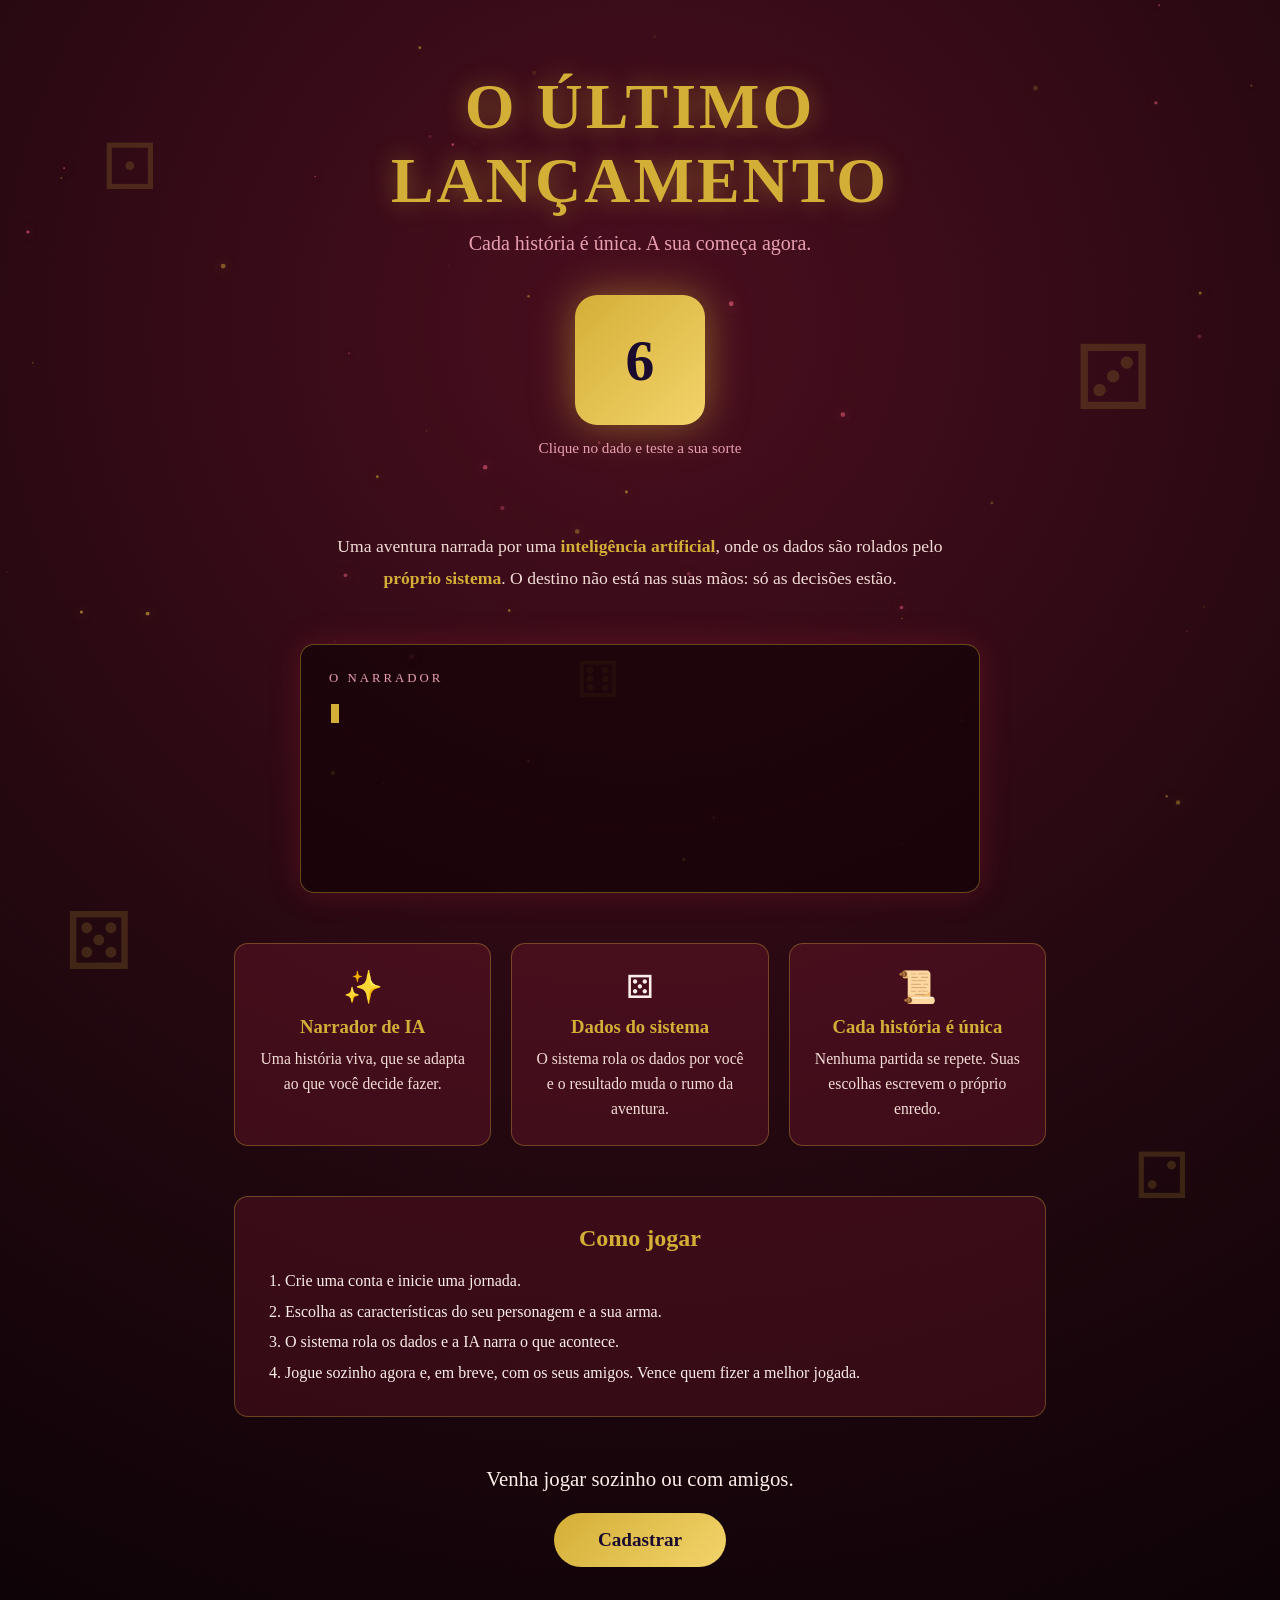
==== frontend/static/index.html @ 0467a0f0 "primeiro modelo só base" ====
<!DOCTYPE html>
<html lang="pt-BR">
<head>
  <meta charset="UTF-8">
  <meta name="viewport" content="width=device-width, initial-scale=1.0">
  <title>O Último Lançamento</title>
  <link rel="stylesheet" href="../css/paleta_1.css">
</head>
<body>

  <canvas id="particulas"></canvas>

  <span class="dado">⚀</span>
  <span class="dado">⚂</span>
  <span class="dado">⚄</span>
  <span class="dado">⚁</span>
  <span class="dado">⚅</span>

  <main>
    <h1>O ÚLTIMO LANÇAMENTO</h1>
    <p class="subtitulo">Cada história é única. A sua começa agora.</p>

    <div class="dado-area">
      <div class="dado-grande" id="dadoGrande">20</div>
      <p class="dado-dica">Clique no dado e teste a sua sorte</p>
      <p class="dado-resultado" id="dadoResultado"></p>
    </div>

    <p class="apresentacao">
      Uma aventura narrada por uma <strong>inteligência artificial</strong>,
      onde os dados são rolados pelo <strong>próprio sistema</strong>.
      O destino não está nas suas mãos: só as decisões estão.
    </p>

    <section class="cena">
      <div class="rotulo">O NARRADOR</div>
      <p class="texto"><span id="textoCena"></span><span class="cursor"></span></p>
      <div class="escolhas" id="escolhas"></div>
    </section>

    <section class="destaques">
      <div class="card">
        <div class="icone">✨</div>
        <h3>Narrador de IA</h3>
        <p>Uma história viva, que se adapta ao que você decide fazer.</p>
      </div>
      <div class="card">
        <div class="icone">⚄</div>
        <h3>Dados do sistema</h3>
        <p>O sistema rola os dados por você e o resultado muda o rumo da aventura.</p>
      </div>
      <div class="card">
        <div class="icone">📜</div>
        <h3>Cada história é única</h3>
        <p>Nenhuma partida se repete. Suas escolhas escrevem o próprio enredo.</p>
      </div>
    </section>

    <section class="como-jogar">
      <h2>Como jogar</h2>
      <ol>
        <li>Crie uma conta e inicie uma jornada.</li>
        <li>Escolha as características do seu personagem e a sua arma.</li>
        <li>O sistema rola os dados e a IA narra o que acontece.</li>
        <li>Jogue sozinho agora e, em breve, com os seus amigos. Vence quem fizer a melhor jogada.</li>
      </ol>
    </section>

    <section class="chamada">
      <p>Venha jogar sozinho ou com amigos.</p>
      <a class="btn-cadastrar" href="#">Cadastrar</a>
    </section>
  </main>

  <script src="../js/index.js"></script>

</body>
</html>
---- frontend/css/paleta_1.css ----
* { margin: 0; padding: 0; box-sizing: border-box; }

body {
  min-height: 100vh;
  background: radial-gradient(circle at 50% 20%, #4a0e1f 0%, #240810 55%, #0d0307 100%);
  color: #fbeee9;
  font-family: Georgia, 'Times New Roman', serif;
  overflow-x: hidden;
  position: relative;
}

/* Fundo vivo: particulas brilhando */
#particulas {
  position: fixed;
  inset: 0;
  z-index: 0;
  pointer-events: none;
}

/* Dados flutuando ao fundo */
.dado {
  position: absolute;
  font-size: 64px;
  opacity: 0.18;
  color: #d4af37;
  animation: flutuar 9s ease-in-out infinite;
  user-select: none;
  pointer-events: none;
  z-index: 0;
}
.dado:nth-of-type(1) { top: 8%;  left: 8%;  animation-delay: 0s; }
.dado:nth-of-type(2) { top: 20%; right: 10%; font-size: 90px; animation-delay: 1.5s; }
.dado:nth-of-type(3) { top: 55%; left: 5%;  font-size: 80px; animation-delay: 3s; }
.dado:nth-of-type(4) { top: 70%; right: 7%; animation-delay: 4.5s; }
.dado:nth-of-type(5) { top: 40%; left: 45%; font-size: 50px; animation-delay: 6s; }

@keyframes flutuar {
  0%, 100% { transform: translateY(0) rotate(0deg); }
  50%      { transform: translateY(-30px) rotate(25deg); }
}

main {
  position: relative;
  z-index: 1;
  max-width: 860px;
  margin: 0 auto;
  padding: 70px 24px 60px;
  text-align: center;
}

h1 {
  font-size: clamp(2.4rem, 6vw, 4rem);
  color: #d4af37;
  letter-spacing: 3px;
  text-shadow: 0 0 25px rgba(212, 175, 55, 0.45);
  animation: entrada 1.2s ease-out both;
}

.subtitulo {
  margin-top: 14px;
  font-size: 1.25rem;
  color: #e8a0b0;
  animation: entrada 1.2s ease-out 0.3s both;
}

/* Dado grande que rola de verdade */
.dado-area {
  margin-top: 40px;
  animation: entrada 1.2s ease-out 0.5s both;
}
.dado-grande {
  width: 130px;
  height: 130px;
  margin: 0 auto;
  display: flex;
  align-items: center;
  justify-content: center;
  font-size: 3.6rem;
  font-weight: bold;
  color: #1a0b2e;
  background: linear-gradient(135deg, #d4af37, #f3d46b);
  border-radius: 22px;
  box-shadow: 0 0 40px rgba(212, 175, 55, 0.5);
  cursor: pointer;
  user-select: none;
  transition: transform 0.2s;
}
.dado-grande:hover { transform: scale(1.06); }
.dado-grande.rolando { animation: girar 1.4s cubic-bezier(.2,.8,.3,1); }

@keyframes girar {
  0%   { transform: rotate(0deg) scale(1); }
  40%  { transform: rotate(540deg) scale(1.25); }
  100% { transform: rotate(1080deg) scale(1); }
}
.dado-dica {
  margin-top: 14px;
  font-size: 0.95rem;
  color: #e8a0b0;
}
.dado-resultado {
  margin-top: 6px;
  min-height: 1.6em;
  font-size: 1.1rem;
  color: #d4af37;
}

/* Apresentacao do RPG narrado por IA */
.apresentacao {
  margin: 40px auto 0;
  max-width: 640px;
  font-size: 1.1rem;
  line-height: 1.8;
  color: #f3dcd6;
  animation: entrada 1.2s ease-out 0.7s both;
}
.apresentacao strong { color: #d4af37; }

/* Cena narrada com efeito de digitacao */
.cena {
  margin: 50px auto 0;
  max-width: 680px;
  padding: 26px 28px;
  text-align: left;
  background: rgba(20, 3, 8, 0.72);
  border: 1px solid rgba(212, 175, 55, 0.4);
  border-radius: 14px;
  box-shadow: 0 0 30px rgba(170, 30, 60, 0.3);
}
.cena .rotulo {
  font-size: 0.8rem;
  letter-spacing: 3px;
  color: #e8a0b0;
  margin-bottom: 12px;
}
.cena .texto {
  min-height: 8.5em;
  font-size: 1.1rem;
  line-height: 1.8;
  color: #f1e9ff;
}
.cursor {
  display: inline-block;
  width: 8px;
  height: 1.1em;
  margin-left: 2px;
  vertical-align: text-bottom;
  background: #d4af37;
  animation: piscar 0.8s steps(1) infinite;
}
@keyframes piscar { 50% { opacity: 0; } }
.escolhas {
  margin-top: 18px;
  display: flex;
  flex-wrap: wrap;
  gap: 12px;
  opacity: 0;
  pointer-events: none;
  transition: opacity 0.8s;
}
.escolhas.visivel { opacity: 1; pointer-events: auto; }
.escolhas button {
  padding: 10px 20px;
  font-family: inherit;
  font-size: 0.98rem;
  color: #d4af37;
  background: transparent;
  border: 1px solid #d4af37;
  border-radius: 30px;
  cursor: pointer;
  transition: background 0.2s, color 0.2s, transform 0.2s;
}
.escolhas button:hover {
  background: #d4af37;
  color: #1a0b2e;
  transform: translateY(-2px);
}

/* Destaques */
.destaques {
  margin-top: 50px;
  display: grid;
  grid-template-columns: repeat(auto-fit, minmax(220px, 1fr));
  gap: 20px;
}
.card {
  padding: 24px 20px;
  background: rgba(130, 25, 50, 0.32);
  border: 1px solid rgba(212, 175, 55, 0.35);
  border-radius: 14px;
  transition: transform 0.25s, border-color 0.25s;
}
.card:hover { transform: translateY(-6px); border-color: #d4af37; }
.card .icone { font-size: 2rem; }
.card h3 { margin: 10px 0 8px; color: #d4af37; }
.card p { font-size: 0.98rem; line-height: 1.6; color: #f3dcd6; }

.como-jogar {
  margin-top: 50px;
  padding: 28px;
  background: rgba(130, 25, 50, 0.28);
  border: 1px solid rgba(212, 175, 55, 0.35);
  border-radius: 14px;
  text-align: left;
}
.como-jogar h2 {
  color: #d4af37;
  margin-bottom: 14px;
  text-align: center;
}
.como-jogar ol { padding-left: 22px; line-height: 1.9; }

.chamada { margin-top: 50px; }
.chamada p { font-size: 1.3rem; margin-bottom: 22px; }

.btn-cadastrar {
  display: inline-block;
  padding: 16px 44px;
  font-size: 1.2rem;
  font-weight: bold;
  text-decoration: none;
  color: #1a0b2e;
  background: linear-gradient(135deg, #d4af37, #f3d46b);
  border-radius: 50px;
  animation: pulsar 2s ease-in-out infinite;
  transition: transform 0.2s;
}
.btn-cadastrar:hover { transform: scale(1.08); }

@keyframes pulsar {
  0%, 100% { box-shadow: 0 0 0 0 rgba(212, 175, 55, 0.6); }
  50%      { box-shadow: 0 0 0 18px rgba(212, 175, 55, 0); }
}

@keyframes entrada {
  from { opacity: 0; transform: translateY(25px); }
  to   { opacity: 1; transform: translateY(0); }
}
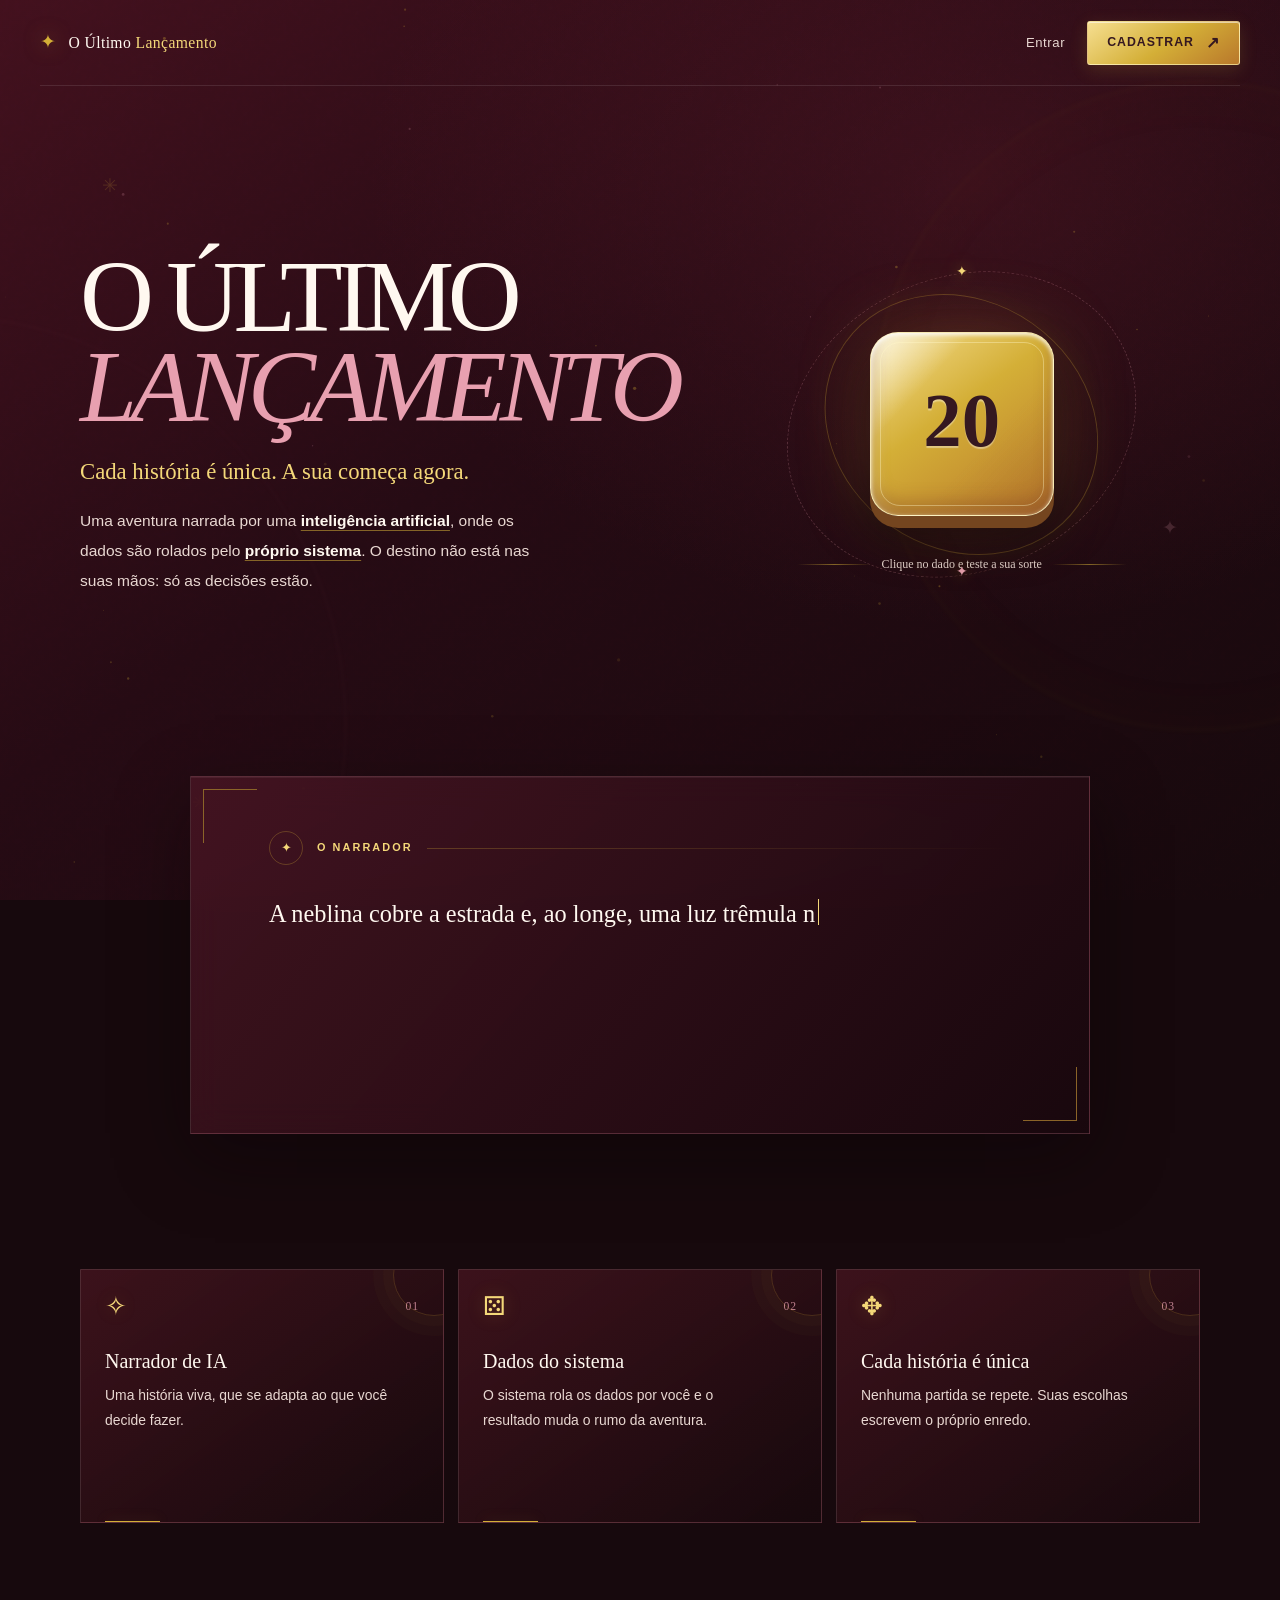
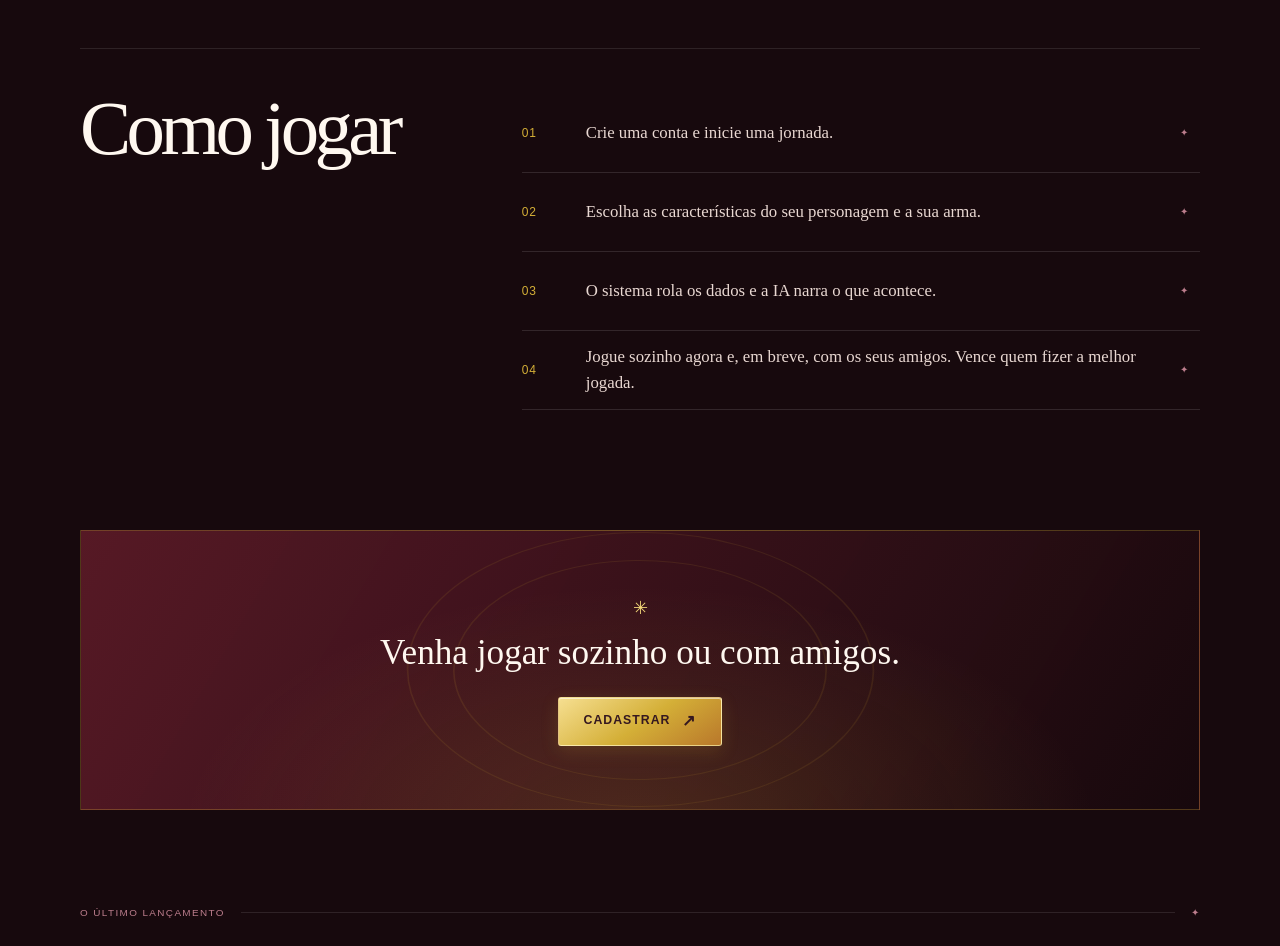
==== commit eac4f376: "modelo_v2 figma + claude" ====
--- a/frontend/static/index.html
+++ b/frontend/static/index.html
@@ -1,79 +1,118 @@
-
 <!DOCTYPE html>
 <html lang="pt-BR">
 <head>
   <meta charset="UTF-8">
   <meta name="viewport" content="width=device-width, initial-scale=1.0">
+  <meta name="theme-color" content="#07111b">
+  <meta name="description" content="O Último Lançamento — uma aventura narrada por inteligência artificial.">
   <title>O Último Lançamento</title>
   <link rel="stylesheet" href="../css/paleta_1.css">
+  <link rel="stylesheet" href="../css/conf.css">
 </head>
 <body>
+  <div class="ambiente" aria-hidden="true">
+    <canvas id="particulas"></canvas>
+    <span class="sigilo sigilo--um">✳</span>
+    <span class="sigilo sigilo--dois">✦</span>
+    <span class="sigilo sigilo--tres">✳</span>
+    <span class="luz luz--uma"></span>
+    <span class="luz luz--duas"></span>
+  </div>
 
-  <canvas id="particulas"></canvas>
+  <header class="topo">
+    <a class="marca" href="#inicio" aria-label="O Último Lançamento — início">
+      <span class="marca-simbolo" aria-hidden="true">✦</span>
+      <span>O Último <b>Lançamento</b></span>
+    </a>
+    <nav class="navegacao" aria-label="Navegação principal">
+      <a class="link-entrar" href="#">Entrar</a>
+      <a class="botao botao--dourado" href="#">Cadastrar <span aria-hidden="true">↗</span></a>
+    </nav>
+  </header>
 
-  <span class="dado">⚀</span>
-  <span class="dado">⚂</span>
-  <span class="dado">⚄</span>
-  <span class="dado">⚁</span>
-  <span class="dado">⚅</span>
+  <main id="inicio">
+    <section class="hero" aria-labelledby="titulo-principal">
+      <div class="hero-copy">
+        <h1 id="titulo-principal">O ÚLTIMO<br><em>LANÇAMENTO</em></h1>
+        <p class="subtitulo">Cada história é única. A sua começa agora.</p>
+        <p class="apresentacao">
+          Uma aventura narrada por uma <strong>inteligência artificial</strong>,
+          onde os dados são rolados pelo <strong>próprio sistema</strong>.
+          O destino não está nas suas mãos: só as decisões estão.
+        </p>
+      </div>
 
-  <main>
-    <h1>O ÚLTIMO LANÇAMENTO</h1>
-    <p class="subtitulo">Cada história é única. A sua começa agora.</p>
+      <div class="reliquia" aria-label="Dado interativo">
+        <div class="reliquia-halo" aria-hidden="true"></div>
+        <div class="reliquia-orbita reliquia-orbita--externa" aria-hidden="true"></div>
+        <div class="reliquia-orbita reliquia-orbita--interna" aria-hidden="true"></div>
+        <span class="reliquia-marca reliquia-marca--topo" aria-hidden="true">✦</span>
+        <span class="reliquia-marca reliquia-marca--base" aria-hidden="true">✦</span>
+        <button class="dado-grande" id="dadoGrande" type="button" aria-label="Rolar o dado de vinte lados">20</button>
+        <div class="reliquia-caption">
+          <span class="linha-ornamental" aria-hidden="true"></span>
+          <p class="dado-dica">Clique no dado e teste a sua sorte</p>
+          <span class="linha-ornamental" aria-hidden="true"></span>
+        </div>
+        <p class="dado-resultado" id="dadoResultado" aria-live="polite" aria-atomic="true"></p>
+      </div>
+    </section>
 
-    <div class="dado-area">
-      <div class="dado-grande" id="dadoGrande">20</div>
-      <p class="dado-dica">Clique no dado e teste a sua sorte</p>
-      <p class="dado-resultado" id="dadoResultado"></p>
-    </div>
-
-    <p class="apresentacao">
-      Uma aventura narrada por uma <strong>inteligência artificial</strong>,
-      onde os dados são rolados pelo <strong>próprio sistema</strong>.
-      O destino não está nas suas mãos: só as decisões estão.
-    </p>
-
-    <section class="cena">
-      <div class="rotulo">O NARRADOR</div>
-      <p class="texto"><span id="textoCena"></span><span class="cursor"></span></p>
+    <section class="cena secao-revelar" id="cena" aria-label="Cena narrada">
+      <div class="cena-cabecalho">
+        <span class="cena-selo" aria-hidden="true">✦</span>
+        <div>
+          <p class="rotulo">O NARRADOR</p>
+        </div>
+        <span class="cena-linha" aria-hidden="true"></span>
+      </div>
+      <p class="texto" aria-live="polite" aria-atomic="true"><span id="textoCena"></span><span class="cursor" aria-hidden="true"></span></p>
       <div class="escolhas" id="escolhas"></div>
     </section>
 
-    <section class="destaques">
-      <div class="card">
-        <div class="icone">✨</div>
-        <h3>Narrador de IA</h3>
-        <p>Uma história viva, que se adapta ao que você decide fazer.</p>
-      </div>
-      <div class="card">
-        <div class="icone">⚄</div>
-        <h3>Dados do sistema</h3>
-        <p>O sistema rola os dados por você e o resultado muda o rumo da aventura.</p>
-      </div>
-      <div class="card">
-        <div class="icone">📜</div>
-        <h3>Cada história é única</h3>
-        <p>Nenhuma partida se repete. Suas escolhas escrevem o próprio enredo.</p>
+    <section class="destaques secao-revelar" aria-label="Destaques">
+      <div class="cards">
+        <article class="card">
+          <div class="card-topo"><span class="card-icone" aria-hidden="true">✧</span><span class="card-numero">01</span></div>
+          <h3>Narrador de IA</h3>
+          <p>Uma história viva, que se adapta ao que você decide fazer.</p>
+          <span class="card-brilho" aria-hidden="true"></span>
+        </article>
+        <article class="card">
+          <div class="card-topo"><span class="card-icone" aria-hidden="true">⚄</span><span class="card-numero">02</span></div>
+          <h3>Dados do sistema</h3>
+          <p>O sistema rola os dados por você e o resultado muda o rumo da aventura.</p>
+          <span class="card-brilho" aria-hidden="true"></span>
+        </article>
+        <article class="card">
+          <div class="card-topo"><span class="card-icone" aria-hidden="true">✥</span><span class="card-numero">03</span></div>
+          <h3>Cada história é única</h3>
+          <p>Nenhuma partida se repete. Suas escolhas escrevem o próprio enredo.</p>
+          <span class="card-brilho" aria-hidden="true"></span>
+        </article>
       </div>
     </section>
 
-    <section class="como-jogar">
-      <h2>Como jogar</h2>
-      <ol>
-        <li>Crie uma conta e inicie uma jornada.</li>
-        <li>Escolha as características do seu personagem e a sua arma.</li>
-        <li>O sistema rola os dados e a IA narra o que acontece.</li>
-        <li>Jogue sozinho agora e, em breve, com os seus amigos. Vence quem fizer a melhor jogada.</li>
+    <section class="como-jogar secao-revelar" aria-labelledby="como-jogar-titulo">
+      <div class="como-intro">
+        <h2 id="como-jogar-titulo">Como jogar</h2>
+      </div>
+      <ol class="passos">
+        <li><span class="passo-numero">01</span><span>Crie uma conta e inicie uma jornada.</span><i aria-hidden="true">✦</i></li>
+        <li><span class="passo-numero">02</span><span>Escolha as características do seu personagem e a sua arma.</span><i aria-hidden="true">✦</i></li>
+        <li><span class="passo-numero">03</span><span>O sistema rola os dados e a IA narra o que acontece.</span><i aria-hidden="true">✦</i></li>
+        <li><span class="passo-numero">04</span><span>Jogue sozinho agora e, em breve, com os seus amigos. Vence quem fizer a melhor jogada.</span><i aria-hidden="true">✦</i></li>
       </ol>
     </section>
 
-    <section class="chamada">
+    <section class="chamada secao-revelar">
+      <span class="chamada-simbolo" aria-hidden="true">✳</span>
       <p>Venha jogar sozinho ou com amigos.</p>
-      <a class="btn-cadastrar" href="#">Cadastrar</a>
+      <a class="botao botao--dourado botao--grande" href="#">Cadastrar <span aria-hidden="true">↗</span></a>
     </section>
   </main>
 
-  <script src="../js/index.js"></script>
-
+  <footer class="rodape"><span>O ÚLTIMO LANÇAMENTO</span><span class="rodape-linha" aria-hidden="true"></span><span>✦</span></footer>
+  <script src="../js/index_modelo_2.js"></script>
 </body>
-</html>+</html>
--- a/frontend/css/paleta_1.css
+++ b/frontend/css/paleta_1.css
@@ -1,238 +1,32 @@
-* { margin: 0; padding: 0; box-sizing: border-box; }
-
-body {
-  min-height: 100vh;
-  background: radial-gradient(circle at 50% 20%, #4a0e1f 0%, #240810 55%, #0d0307 100%);
-  color: #fbeee9;
-  font-family: Georgia, 'Times New Roman', serif;
-  overflow-x: hidden;
-  position: relative;
+/* Paleta 1: vinho, ouro antigo e rosa queimado */
+:root {
+  color-scheme: dark;
+  --noite: #17090d;
+  --sombra-vinho: #260b14;
+  --vinho: #43111e;
+  --vinho-claro: #5a1728;
+  --vidro: rgba(48, 14, 24, .72);
+  --vidro-escuro: rgba(25, 8, 14, .82);
+  --ouro: #d4af37;
+  --ouro-luz: #f4d879;
+  --ouro-sombra: #8b6428;
+  --rosa: #e8a0b0;
+  --rosa-suave: #bd7e8d;
+  --creme: #fff8f0;
+  --texto-suave: #e9d8d2;
+  --borda: rgba(232, 160, 176, .2);
+  --borda-ouro: rgba(212, 175, 55, .28);
+  --sombra: 0 24px 70px rgba(7, 2, 4, .38);
+  --noite-rgb: 23, 9, 13;
+  --ouro-rgb: 212, 175, 55;
+  --rosa-rgb: 232, 160, 176;
+  --vinho-rgb: 126, 35, 53;
+  --metal-claro: #f6df91;
+  --metal-meio: #d4af37;
+  --metal-escuro: #b9782b;
+  --metal-texto: #351820;
+  --metal-base: #74451f;
+  --metal-sombra-rgb: 113, 54, 34;
+  --metal-luz-rgb: 255, 246, 199;
+  --foco: #ffeab0;
 }
-
-/* Fundo vivo: particulas brilhando */
-#particulas {
-  position: fixed;
-  inset: 0;
-  z-index: 0;
-  pointer-events: none;
-}
-
-/* Dados flutuando ao fundo */
-.dado {
-  position: absolute;
-  font-size: 64px;
-  opacity: 0.18;
-  color: #d4af37;
-  animation: flutuar 9s ease-in-out infinite;
-  user-select: none;
-  pointer-events: none;
-  z-index: 0;
-}
-.dado:nth-of-type(1) { top: 8%;  left: 8%;  animation-delay: 0s; }
-.dado:nth-of-type(2) { top: 20%; right: 10%; font-size: 90px; animation-delay: 1.5s; }
-.dado:nth-of-type(3) { top: 55%; left: 5%;  font-size: 80px; animation-delay: 3s; }
-.dado:nth-of-type(4) { top: 70%; right: 7%; animation-delay: 4.5s; }
-.dado:nth-of-type(5) { top: 40%; left: 45%; font-size: 50px; animation-delay: 6s; }
-
-@keyframes flutuar {
-  0%, 100% { transform: translateY(0) rotate(0deg); }
-  50%      { transform: translateY(-30px) rotate(25deg); }
-}
-
-main {
-  position: relative;
-  z-index: 1;
-  max-width: 860px;
-  margin: 0 auto;
-  padding: 70px 24px 60px;
-  text-align: center;
-}
-
-h1 {
-  font-size: clamp(2.4rem, 6vw, 4rem);
-  color: #d4af37;
-  letter-spacing: 3px;
-  text-shadow: 0 0 25px rgba(212, 175, 55, 0.45);
-  animation: entrada 1.2s ease-out both;
-}
-
-.subtitulo {
-  margin-top: 14px;
-  font-size: 1.25rem;
-  color: #e8a0b0;
-  animation: entrada 1.2s ease-out 0.3s both;
-}
-
-/* Dado grande que rola de verdade */
-.dado-area {
-  margin-top: 40px;
-  animation: entrada 1.2s ease-out 0.5s both;
-}
-.dado-grande {
-  width: 130px;
-  height: 130px;
-  margin: 0 auto;
-  display: flex;
-  align-items: center;
-  justify-content: center;
-  font-size: 3.6rem;
-  font-weight: bold;
-  color: #1a0b2e;
-  background: linear-gradient(135deg, #d4af37, #f3d46b);
-  border-radius: 22px;
-  box-shadow: 0 0 40px rgba(212, 175, 55, 0.5);
-  cursor: pointer;
-  user-select: none;
-  transition: transform 0.2s;
-}
-.dado-grande:hover { transform: scale(1.06); }
-.dado-grande.rolando { animation: girar 1.4s cubic-bezier(.2,.8,.3,1); }
-
-@keyframes girar {
-  0%   { transform: rotate(0deg) scale(1); }
-  40%  { transform: rotate(540deg) scale(1.25); }
-  100% { transform: rotate(1080deg) scale(1); }
-}
-.dado-dica {
-  margin-top: 14px;
-  font-size: 0.95rem;
-  color: #e8a0b0;
-}
-.dado-resultado {
-  margin-top: 6px;
-  min-height: 1.6em;
-  font-size: 1.1rem;
-  color: #d4af37;
-}
-
-/* Apresentacao do RPG narrado por IA */
-.apresentacao {
-  margin: 40px auto 0;
-  max-width: 640px;
-  font-size: 1.1rem;
-  line-height: 1.8;
-  color: #f3dcd6;
-  animation: entrada 1.2s ease-out 0.7s both;
-}
-.apresentacao strong { color: #d4af37; }
-
-/* Cena narrada com efeito de digitacao */
-.cena {
-  margin: 50px auto 0;
-  max-width: 680px;
-  padding: 26px 28px;
-  text-align: left;
-  background: rgba(20, 3, 8, 0.72);
-  border: 1px solid rgba(212, 175, 55, 0.4);
-  border-radius: 14px;
-  box-shadow: 0 0 30px rgba(170, 30, 60, 0.3);
-}
-.cena .rotulo {
-  font-size: 0.8rem;
-  letter-spacing: 3px;
-  color: #e8a0b0;
-  margin-bottom: 12px;
-}
-.cena .texto {
-  min-height: 8.5em;
-  font-size: 1.1rem;
-  line-height: 1.8;
-  color: #f1e9ff;
-}
-.cursor {
-  display: inline-block;
-  width: 8px;
-  height: 1.1em;
-  margin-left: 2px;
-  vertical-align: text-bottom;
-  background: #d4af37;
-  animation: piscar 0.8s steps(1) infinite;
-}
-@keyframes piscar { 50% { opacity: 0; } }
-.escolhas {
-  margin-top: 18px;
-  display: flex;
-  flex-wrap: wrap;
-  gap: 12px;
-  opacity: 0;
-  pointer-events: none;
-  transition: opacity 0.8s;
-}
-.escolhas.visivel { opacity: 1; pointer-events: auto; }
-.escolhas button {
-  padding: 10px 20px;
-  font-family: inherit;
-  font-size: 0.98rem;
-  color: #d4af37;
-  background: transparent;
-  border: 1px solid #d4af37;
-  border-radius: 30px;
-  cursor: pointer;
-  transition: background 0.2s, color 0.2s, transform 0.2s;
-}
-.escolhas button:hover {
-  background: #d4af37;
-  color: #1a0b2e;
-  transform: translateY(-2px);
-}
-
-/* Destaques */
-.destaques {
-  margin-top: 50px;
-  display: grid;
-  grid-template-columns: repeat(auto-fit, minmax(220px, 1fr));
-  gap: 20px;
-}
-.card {
-  padding: 24px 20px;
-  background: rgba(130, 25, 50, 0.32);
-  border: 1px solid rgba(212, 175, 55, 0.35);
-  border-radius: 14px;
-  transition: transform 0.25s, border-color 0.25s;
-}
-.card:hover { transform: translateY(-6px); border-color: #d4af37; }
-.card .icone { font-size: 2rem; }
-.card h3 { margin: 10px 0 8px; color: #d4af37; }
-.card p { font-size: 0.98rem; line-height: 1.6; color: #f3dcd6; }
-
-.como-jogar {
-  margin-top: 50px;
-  padding: 28px;
-  background: rgba(130, 25, 50, 0.28);
-  border: 1px solid rgba(212, 175, 55, 0.35);
-  border-radius: 14px;
-  text-align: left;
-}
-.como-jogar h2 {
-  color: #d4af37;
-  margin-bottom: 14px;
-  text-align: center;
-}
-.como-jogar ol { padding-left: 22px; line-height: 1.9; }
-
-.chamada { margin-top: 50px; }
-.chamada p { font-size: 1.3rem; margin-bottom: 22px; }
-
-.btn-cadastrar {
-  display: inline-block;
-  padding: 16px 44px;
-  font-size: 1.2rem;
-  font-weight: bold;
-  text-decoration: none;
-  color: #1a0b2e;
-  background: linear-gradient(135deg, #d4af37, #f3d46b);
-  border-radius: 50px;
-  animation: pulsar 2s ease-in-out infinite;
-  transition: transform 0.2s;
-}
-.btn-cadastrar:hover { transform: scale(1.08); }
-
-@keyframes pulsar {
-  0%, 100% { box-shadow: 0 0 0 0 rgba(212, 175, 55, 0.6); }
-  50%      { box-shadow: 0 0 0 18px rgba(212, 175, 55, 0); }
-}
-
-@keyframes entrada {
-  from { opacity: 0; transform: translateY(25px); }
-  to   { opacity: 1; transform: translateY(0); }
-}
--- a/frontend/css/conf.css
+++ b/frontend/css/conf.css
@@ -0,0 +1,183 @@
+/* Estrutura do modelo 2; as cores vêm do arquivo de paleta escolhido. */
+:root {
+  --curva: cubic-bezier(.2, .7, .2, 1);
+  --sans: 'Avenir Next', Avenir, 'Segoe UI', sans-serif;
+  --serif: 'Iowan Old Style', 'Palatino Linotype', 'Book Antiqua', Georgia, serif;
+}
+
+*, *::before, *::after { box-sizing: border-box; }
+html { min-width: 360px; scroll-behavior: smooth; scrollbar-color: var(--ouro-sombra) var(--noite); }
+body {
+  min-width: 360px; min-height: 100vh; margin: 0; overflow-x: hidden; position: relative;
+  color: var(--creme); background: var(--noite); font-family: var(--sans); line-height: 1.6;
+  -webkit-font-smoothing: antialiased; text-rendering: optimizeLegibility;
+}
+a { color: inherit; text-decoration: none; }
+button { font: inherit; }
+a:focus-visible, button:focus-visible { outline: 2px solid var(--ouro-luz); outline-offset: 5px; }
+::selection { color: var(--noite); background: var(--ouro-luz); }
+
+/* Fundo atmosférico */
+.ambiente { position: fixed; inset: 0; z-index: 0; overflow: hidden; pointer-events: none; background: radial-gradient(ellipse at 76% 20%, rgba(var(--vinho-rgb), .25), transparent 44%), linear-gradient(145deg, var(--vinho) 0%, var(--sombra-vinho) 44%, var(--noite) 100%); }
+.ambiente::before { position: absolute; inset: 0; content: ''; opacity: .13; background-image: url("data:image/svg+xml,%3Csvg viewBox='0 0 180 180' xmlns='http://www.w3.org/2000/svg'%3E%3Cfilter id='n'%3E%3CfeTurbulence type='fractalNoise' baseFrequency='.9' numOctaves='3' stitchTiles='stitch'/%3E%3C/filter%3E%3Crect width='100%25' height='100%25' filter='url(%23n)' opacity='.22'/%3E%3C/svg%3E"); mix-blend-mode: soft-light; }
+#particulas { position: absolute; inset: 0; width: 100%; height: 100%; }
+.luz { position: absolute; display: block; width: min(55vw, 650px); aspect-ratio: 1; border-radius: 50%; filter: blur(2px); }
+.luz--uma { top: 9%; right: -19%; border: 1px solid rgba(var(--ouro-rgb), .08); box-shadow: inset 0 0 90px rgba(var(--ouro-rgb), .025); }
+.luz--duas { top: 35%; left: -37%; width: min(70vw, 820px); border: 1px solid rgba(var(--rosa-rgb), .07); }
+.sigilo { position: absolute; color: var(--ouro); opacity: .18; font-size: 1.2rem; animation: sigilo-pulso 7s ease-in-out infinite; }
+.sigilo--um { top: 19%; left: 8%; }
+.sigilo--dois { top: 57%; right: 8%; animation-delay: -2s; color: var(--rosa); }
+.sigilo--tres { bottom: 9%; left: 15%; animation-delay: -4s; }
+@keyframes sigilo-pulso { 50% { opacity: .36; transform: rotate(35deg) scale(1.12); } }
+
+/* Cabeçalho */
+.topo { position: relative; z-index: 2; width: min(1240px, calc(100% - 80px)); min-height: 86px; margin: 0 auto; display: flex; align-items: center; justify-content: space-between; border-bottom: 1px solid rgba(255,255,255,.1); }
+.marca { display: inline-flex; align-items: center; gap: 12px; color: var(--creme); font-family: var(--serif); font-size: .98rem; letter-spacing: .025em; }
+.marca b { color: var(--ouro-luz); font-weight: 500; }
+.marca-simbolo { color: var(--ouro); font-size: 1.2rem; text-shadow: 0 0 20px rgba(var(--ouro-rgb), .52); }
+.navegacao { display: flex; align-items: center; gap: 22px; font-size: .82rem; letter-spacing: .045em; }
+.link-entrar { color: var(--texto-suave); transition: color 180ms ease; }
+.link-entrar:hover { color: var(--ouro-luz); }
+.botao { min-height: 44px; padding: 0 19px; display: inline-flex; align-items: center; justify-content: center; gap: 12px; border-radius: 3px; font-size: .77rem; font-weight: 700; letter-spacing: .08em; text-transform: uppercase; transition: transform 220ms var(--curva), box-shadow 220ms ease, background 220ms ease, color 220ms ease; }
+.botao--dourado { color: var(--metal-texto); border: 1px solid rgba(var(--metal-luz-rgb), .55); background: linear-gradient(145deg, var(--metal-claro) 0%, var(--metal-meio) 52%, var(--metal-escuro) 100%); box-shadow: inset 0 1px rgba(255,255,255,.55), 0 5px 18px rgba(var(--ouro-rgb), .16); }
+.botao--dourado:hover { transform: translateY(-2px); box-shadow: inset 0 1px rgba(255,255,255,.65), 0 9px 26px rgba(var(--ouro-rgb), .3); }
+.botao--dourado span { font-size: 1rem; transition: transform 180ms ease; }
+.botao--dourado:hover span { transform: translate(2px, -2px); }
+
+/* Abertura e dado */
+main { position: relative; z-index: 1; width: min(1120px, calc(100% - 80px)); margin: 0 auto; }
+.hero { min-height: min(690px, calc(100svh - 86px)); padding: 74px 0 88px; display: grid; grid-template-columns: 1fr .9fr; align-items: center; gap: clamp(24px, 7vw, 100px); }
+.hero-copy { max-width: 600px; position: relative; z-index: 1; }
+h1, h2, h3, p { margin-top: 0; }
+h1 { margin-bottom: 20px; font: 500 clamp(4rem, 8vw, 7rem)/.88 var(--serif); letter-spacing: -.065em; }
+h1 em, h2 em { color: var(--rosa); font-weight: 400; }
+.subtitulo { max-width: 430px; margin: 24px 0 17px; color: var(--ouro-luz); font: 400 clamp(1.12rem, 2vw, 1.42rem)/1.45 var(--serif); }
+.apresentacao { max-width: 475px; margin-bottom: 0; color: var(--texto-suave); font-size: .97rem; line-height: 1.95; }
+.apresentacao strong { color: var(--creme); font-weight: 600; text-decoration: underline; text-decoration-color: rgba(var(--ouro-rgb), .55); text-decoration-thickness: 1px; text-underline-offset: 4px; }
+.reliquia { min-height: 480px; position: relative; display: grid; place-items: center; isolation: isolate; }
+.reliquia-halo { position: absolute; width: 62%; aspect-ratio: 1; border-radius: 50%; background: radial-gradient(circle, rgba(var(--ouro-rgb), .19), rgba(var(--vinho-rgb), .13) 42%, transparent 72%); filter: blur(18px); }
+.reliquia-orbita { position: absolute; border: 1px solid rgba(var(--ouro-rgb),.19); border-radius: 50%; }
+.reliquia-orbita--externa { width: min(92%, 440px); aspect-ratio: 1; transform: rotate(-24deg) scaleY(.82); border-style: dashed; border-color: rgba(var(--rosa-rgb), .24); animation: orbita 50s linear infinite; }
+.reliquia-orbita--interna { width: min(73%, 350px); aspect-ratio: 1; transform: rotate(35deg) scaleY(.87); border-color: rgba(var(--ouro-rgb), .28); box-shadow: 0 0 40px rgba(var(--ouro-rgb), .045); }
+@keyframes orbita { to { transform: rotate(336deg) scaleY(.82); } }
+.reliquia-marca { position: absolute; z-index: 1; color: var(--ouro-luz); font-size: .85rem; text-shadow: 0 0 15px rgba(var(--ouro-rgb), .65); }
+.reliquia-marca--topo { top: 16%; }
+.reliquia-marca--base { bottom: 17%; color: var(--rosa); }
+.dado-grande { width: clamp(132px, 18vw, 184px); aspect-ratio: 1; position: relative; z-index: 2; display: grid; place-items: center; padding: 0 0 5px; overflow: hidden; border: 1px solid rgba(var(--metal-luz-rgb), .86); border-radius: 28px; color: var(--metal-texto); font: 600 clamp(3.5rem, 6vw, 4.8rem)/1 var(--serif); cursor: pointer; touch-action: manipulation; background: linear-gradient(133deg, rgba(255,255,255,.8), transparent 29% 62%, rgba(var(--metal-sombra-rgb),.15)), linear-gradient(145deg, var(--metal-claro) 0%, var(--metal-meio) 43%, var(--metal-escuro) 100%); box-shadow: inset 0 2px 4px rgba(255,255,255,.88), inset 0 -13px 18px rgba(var(--metal-sombra-rgb),.34), inset 8px 0 12px rgba(var(--metal-luz-rgb),.22), 0 12px 0 var(--metal-base), 0 25px 44px rgba(0,0,0,.45), 0 0 75px rgba(var(--ouro-rgb),.23); text-shadow: 0 2px 1px rgba(255,255,255,.38); transition: filter 200ms ease, box-shadow 200ms ease; }
+.dado-grande::before { position: absolute; inset: 9px; content: ''; border: 1px solid rgba(var(--metal-luz-rgb),.38); border-radius: 20px; pointer-events: none; }
+.dado-grande::after { position: absolute; top: -42%; left: -95%; width: 64%; height: 190%; content: ''; pointer-events: none; transform: rotate(27deg); background: linear-gradient(90deg, transparent, rgba(255,255,255,.25), transparent); transition: left 600ms var(--curva); }
+.dado-grande:hover { filter: brightness(1.07) saturate(1.06); box-shadow: inset 0 2px 4px rgba(255,255,255,.88), inset 0 -13px 18px rgba(var(--metal-sombra-rgb),.34), 0 14px 0 var(--metal-base), 0 31px 48px rgba(0,0,0,.48), 0 0 88px rgba(var(--ouro-rgb),.31); }
+.dado-grande:hover::after { left: 135%; }
+.dado-grande:active { transform: translateY(8px) scale(.97); box-shadow: inset 0 2px 4px rgba(255,255,255,.7), inset 0 -7px 12px rgba(var(--metal-sombra-rgb),.42), 0 4px 0 var(--metal-base), 0 14px 24px rgba(0,0,0,.4); }
+.dado-grande.rolando { animation: rolar-dado 1.2s cubic-bezier(.16,.72,.24,1); }
+@keyframes rolar-dado { 0% { transform: translateY(0) rotate(0) scale(1); } 22% { transform: translateY(-24px) rotate(240deg) scale(1.11); } 46% { transform: translateY(4px) rotate(550deg) scale(.92); } 71% { transform: translateY(-11px) rotate(850deg) scale(1.04); } 100% { transform: translateY(0) rotate(1080deg) scale(1); } }
+.reliquia-caption { position: absolute; top: calc(50% + 132px); width: min(100%, 330px); display: flex; align-items: center; gap: 10px; }
+.linha-ornamental { height: 1px; flex: 1; background: linear-gradient(90deg, transparent, rgba(var(--ouro-rgb),.55), transparent); }
+.dado-dica { max-width: 235px; margin: 0; color: var(--texto-suave); font: 400 .75rem/1.4 var(--serif); text-align: center; }
+.dado-resultado { min-height: 1.5em; position: absolute; top: calc(50% + 166px); width: min(100%, 350px); margin: 0; color: var(--ouro-luz); font-size: .77rem; line-height: 1.4; text-align: center; }
+
+/* Cena narrada */
+.cena { max-width: 900px; position: relative; margin: 0 auto; padding: clamp(28px, 5vw, 54px) clamp(24px, 7vw, 78px) clamp(30px, 5vw, 48px); overflow: hidden; border: 1px solid var(--borda); background: linear-gradient(130deg, rgba(76,22,37,.76), var(--vidro-escuro)); box-shadow: var(--sombra), inset 0 1px rgba(255,255,255,.06); backdrop-filter: blur(16px); }
+.cena::before, .cena::after { position: absolute; width: 54px; height: 54px; content: ''; pointer-events: none; }
+.cena::before { top: 12px; left: 12px; border-top: 1px solid var(--ouro-sombra); border-left: 1px solid var(--ouro-sombra); }
+.cena::after { right: 12px; bottom: 12px; border-right: 1px solid var(--ouro-sombra); border-bottom: 1px solid var(--ouro-sombra); }
+.cena-cabecalho { display: flex; align-items: center; gap: 14px; margin-bottom: 27px; }
+.cena-selo { width: 34px; height: 34px; display: grid; place-items: center; flex: 0 0 auto; border: 1px solid var(--borda-ouro); border-radius: 50%; color: var(--ouro-luz); font-size: .8rem; }
+.rotulo { margin: 0; color: var(--ouro-luz); font-size: .68rem; font-weight: 700; letter-spacing: .19em; }
+.cena-linha { height: 1px; flex: 1; background: linear-gradient(90deg, var(--borda-ouro), transparent); }
+.texto { min-height: 6.9em; margin: 0; color: var(--creme); font: 400 clamp(1.12rem, 2.5vw, 1.52rem)/1.8 var(--serif); }
+.cursor { display: inline-block; width: 1px; height: 1.08em; margin-left: 3px; vertical-align: -.14em; background: var(--ouro-luz); animation: piscar 850ms steps(1) infinite; }
+@keyframes piscar { 50% { opacity: 0; } }
+.escolhas { display: flex; flex-wrap: wrap; gap: 10px; margin-top: 25px; opacity: 0; transform: translateY(8px); transition: opacity 320ms ease, transform 320ms var(--curva); }
+.escolhas.visivel { opacity: 1; transform: translateY(0); }
+.escolhas button { min-height: 42px; padding: 9px 15px; border: 1px solid rgba(var(--ouro-rgb),.35); border-radius: 2px; color: var(--ouro-luz); background: rgba(var(--ouro-rgb),.045); cursor: pointer; font-size: .78rem; text-align: left; transition: color 180ms ease, background 180ms ease, border-color 180ms ease, transform 180ms ease; }
+.escolhas button:hover { transform: translateY(-2px); border-color: var(--ouro); color: var(--noite); background: var(--ouro-luz); }
+
+/* Destaques */
+.destaques { padding: 135px 0 125px; }
+.cards { display: grid; grid-template-columns: repeat(3, minmax(0, 1fr)); gap: 14px; }
+.card { min-height: 254px; position: relative; padding: 23px 24px 27px; overflow: hidden; border: 1px solid var(--borda); background: linear-gradient(145deg, rgba(var(--vinho-rgb),.36), rgba(var(--noite-rgb),.74)); transition: transform 300ms var(--curva), border-color 250ms ease, background 250ms ease; }
+.card::before { width: 82px; height: 82px; position: absolute; top: -36px; right: -32px; content: ''; border: 1px solid rgba(var(--ouro-rgb),.2); border-radius: 50%; box-shadow: 0 0 0 10px rgba(var(--ouro-rgb),.025), 0 0 0 20px rgba(var(--ouro-rgb),.02); }
+.card:hover { transform: translateY(-6px); border-color: rgba(var(--ouro-rgb),.48); background: linear-gradient(145deg, rgba(var(--vinho-rgb),.46), rgba(var(--noite-rgb),.82)); }
+.card-topo { display: flex; align-items: center; justify-content: space-between; margin-bottom: 31px; }
+.card-icone { color: var(--ouro-luz); font-size: 1.65rem; line-height: 1; text-shadow: 0 0 18px rgba(var(--ouro-rgb),.25); }
+.card-numero { color: var(--rosa-suave); font: 400 .73rem var(--serif); letter-spacing: .08em; }
+.card h3 { margin: 0 0 10px; color: var(--creme); font: 500 1.25rem var(--serif); }
+.card p { max-width: 290px; margin: 0; color: var(--texto-suave); font-size: .87rem; line-height: 1.75; }
+.card-brilho { width: 55px; height: 1px; position: absolute; bottom: 0; left: 24px; background: var(--ouro); box-shadow: 0 0 13px rgba(var(--ouro-rgb),.4); transition: width 280ms ease; }
+.card:hover .card-brilho { width: calc(100% - 48px); }
+
+/* Instruções do jogo */
+.como-jogar { display: grid; grid-template-columns: .65fr 1.35fr; gap: clamp(35px, 9vw, 125px); align-items: start; padding: 45px 0 90px; border-top: 1px solid rgba(255,255,255,.1); }
+.como-intro { position: sticky; top: 30px; }
+.como-intro h2 { margin: 0; color: var(--creme); font: 500 clamp(3rem, 6vw, 5rem)/.92 var(--serif); letter-spacing: -.06em; }
+.passos { margin: 0; padding: 0; list-style: none; counter-reset: passo; }
+.passos li { min-height: 79px; display: grid; grid-template-columns: 47px 1fr 20px; align-items: center; gap: 17px; border-bottom: 1px solid rgba(255,255,255,.12); color: var(--texto-suave); font: 400 1.05rem/1.55 var(--serif); }
+.passo-numero { color: var(--ouro); font: 400 .75rem var(--sans); letter-spacing: .07em; }
+.passos li i { color: var(--rosa-suave); font-size: .62rem; font-style: normal; transition: transform 200ms ease, color 200ms ease; }
+.passos li:hover i { transform: rotate(45deg); color: var(--ouro-luz); }
+
+/* Chamada final e rodapé */
+.chamada { min-height: 280px; position: relative; margin: 30px 0 70px; padding: 45px 24px; display: flex; flex-direction: column; align-items: center; justify-content: center; overflow: hidden; border: 1px solid var(--borda-ouro); background: radial-gradient(ellipse at 50% 110%, rgba(var(--ouro-rgb),.16), transparent 58%), linear-gradient(120deg, rgba(var(--vinho-rgb),.62), rgba(var(--noite-rgb),.82)); text-align: center; }
+.chamada::before, .chamada::after { width: 220px; aspect-ratio: 1; position: absolute; content: ''; border: 1px solid rgba(var(--ouro-rgb),.1); border-radius: 50%; pointer-events: none; }
+.chamada::before { transform: scaleX(1.7) rotate(20deg); }
+.chamada::after { width: 275px; transform: scaleX(1.7) rotate(-20deg); }
+.chamada-simbolo { position: relative; z-index: 1; margin-bottom: 7px; color: var(--ouro-luz); font-size: 1.1rem; }
+.chamada p { position: relative; z-index: 1; margin: 0 0 20px; color: var(--creme); font: 400 clamp(1.5rem, 3vw, 2.2rem)/1.35 var(--serif); }
+.botao--grande { position: relative; z-index: 1; min-height: 49px; padding-inline: 25px; }
+.rodape { width: min(1120px, calc(100% - 80px)); min-height: 66px; margin: 0 auto; display: flex; align-items: center; gap: 16px; color: var(--rosa-suave); font-size: .62rem; letter-spacing: .14em; }
+.rodape-linha { height: 1px; flex: 1; background: rgba(255,255,255,.1); }
+
+/* Entrada suave, responsividade e movimento reduzido */
+body.js .secao-revelar { opacity: 0; transform: translateY(20px); transition: opacity 650ms ease, transform 650ms var(--curva); }
+body.js .secao-revelar.visivel { opacity: 1; transform: translateY(0); }
+@media (max-width: 1020px) {
+  .topo, main, .rodape { width: calc(100% - 48px); }
+  .hero { min-height: auto; grid-template-columns: 1fr; gap: 4px; padding: 76px 0 86px; }
+  .hero-copy { max-width: 700px; }
+  h1 { font-size: clamp(4rem, 9vw, 6rem); }
+  .reliquia { min-height: 410px; }
+  .reliquia-caption { top: calc(50% + 110px); }
+  .dado-resultado { top: calc(50% + 145px); }
+  .destaques { padding: 105px 0 95px; }
+  .cards { gap: 10px; }
+  .card { min-height: 245px; padding-inline: 18px; }
+  .card-brilho { left: 18px; }
+  .como-jogar { gap: 45px; }
+}
+@media (max-width: 600px) {
+  .topo { width: calc(100% - 36px); min-height: 72px; }
+  main, .rodape { width: calc(100% - 36px); }
+  .marca { gap: 8px; font-size: .84rem; }
+  .navegacao { gap: 15px; font-size: .75rem; }
+  .botao { min-height: 40px; padding-inline: 13px; font-size: .68rem; }
+  .hero { grid-template-columns: 1fr; gap: 4px; padding: 57px 0 57px; }
+  .hero-copy { max-width: none; }
+  h1 { font-size: clamp(4.2rem, 16vw, 6.2rem); }
+  .subtitulo { margin-top: 19px; }
+  .apresentacao { max-width: 510px; font-size: .92rem; }
+  .reliquia { min-height: 355px; margin-top: 3px; }
+  .reliquia-orbita--externa { width: min(85%, 330px); }
+  .reliquia-orbita--interna { width: min(68%, 270px); }
+  .dado-grande { width: 137px; border-radius: 23px; }
+  .reliquia-caption { top: calc(50% + 103px); }
+  .dado-resultado { top: calc(50% + 139px); }
+  .cena { padding: 28px 23px 29px; }
+  .texto { min-height: 8em; font-size: 1.12rem; }
+  .escolhas { display: grid; grid-template-columns: 1fr; }
+  .escolhas button { width: 100%; }
+  .destaques { padding: 88px 0 72px; }
+  .cards { grid-template-columns: 1fr; gap: 10px; }
+  .card { min-height: 0; padding: 21px 22px 24px; }
+  .card-topo { margin-bottom: 20px; }
+  .card-brilho { left: 22px; }
+  .como-jogar { grid-template-columns: 1fr; gap: 25px; padding: 38px 0 65px; }
+  .como-intro { position: static; }
+  .como-intro h2 { font-size: 3.3rem; }
+  .passos li { min-height: 82px; grid-template-columns: 34px 1fr 16px; gap: 12px; font-size: .98rem; }
+  .chamada { min-height: 248px; margin: 20px 0 54px; }
+}
+@media (prefers-reduced-motion: reduce) {
+  *, *::before, *::after { scroll-behavior: auto !important; animation-duration: .01ms !important; animation-iteration-count: 1 !important; transition-duration: .01ms !important; }
+  body.js .secao-revelar { opacity: 1; transform: none; }
+}
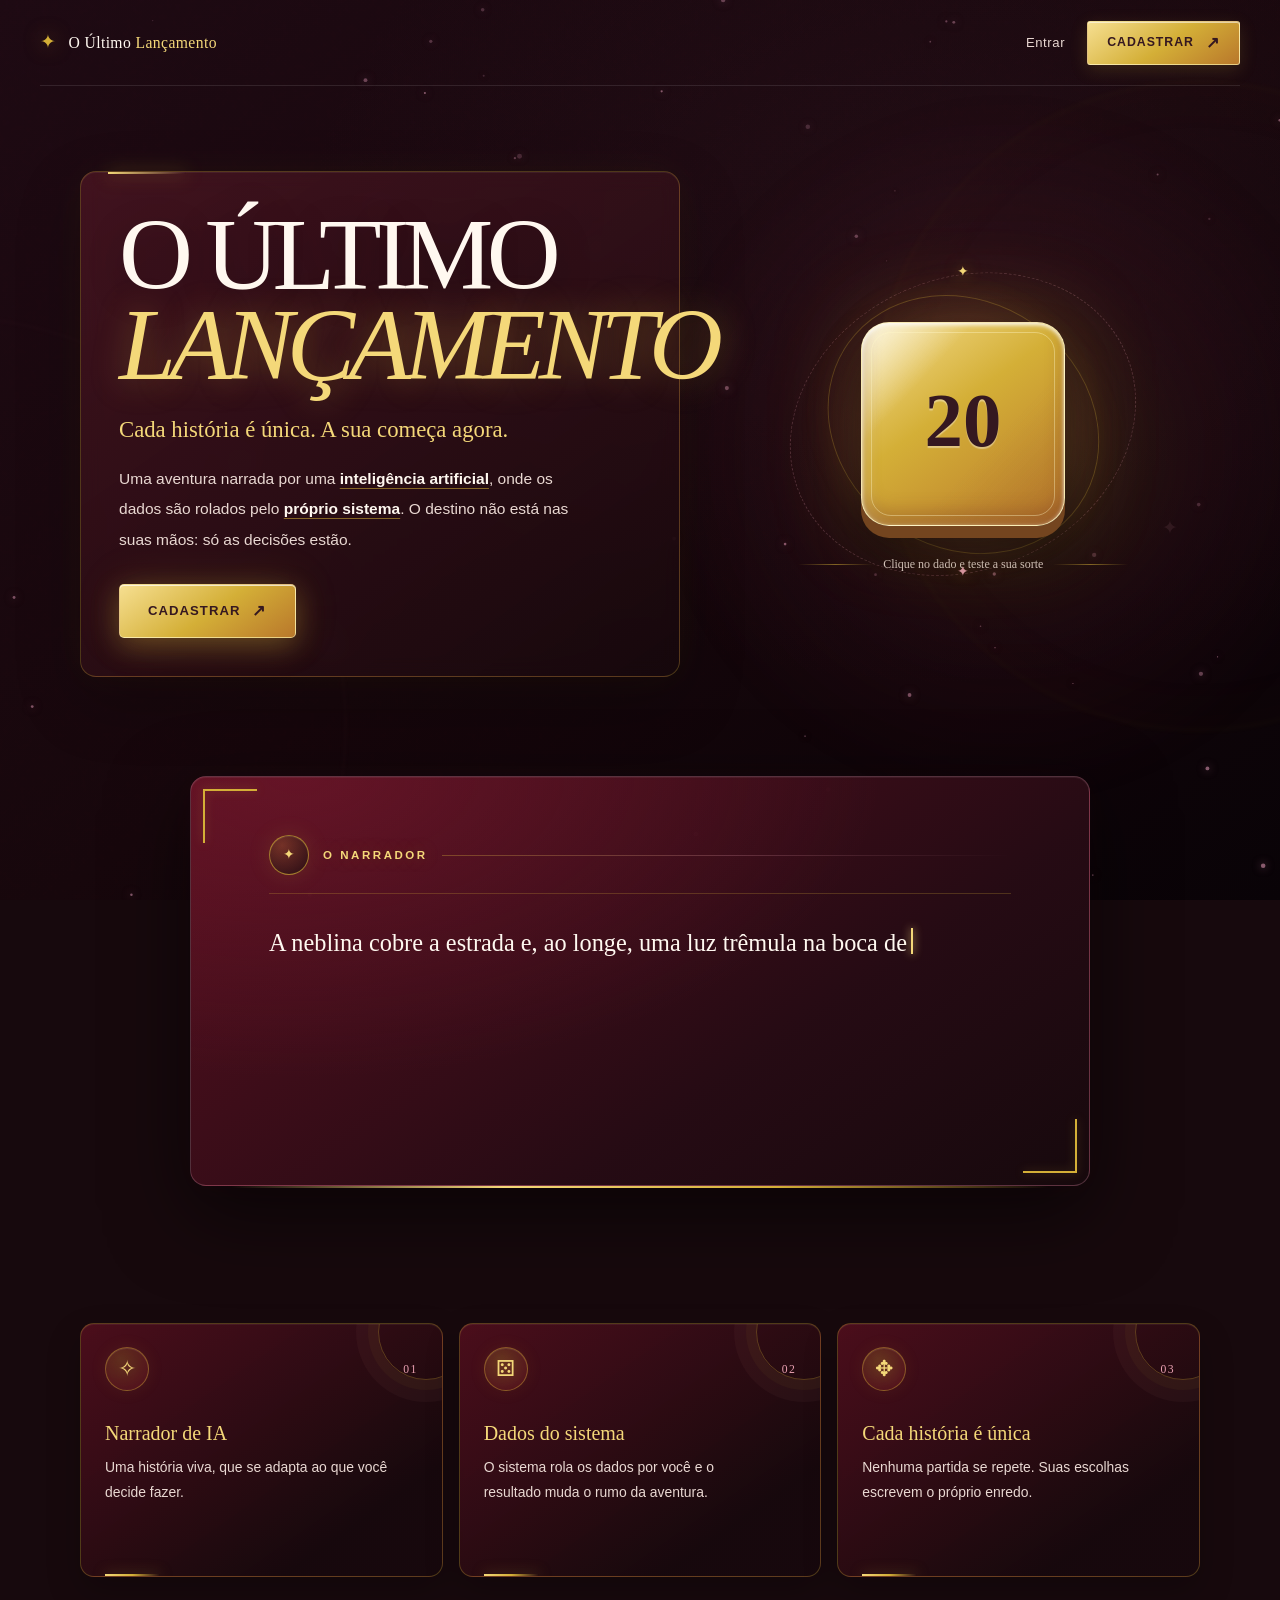
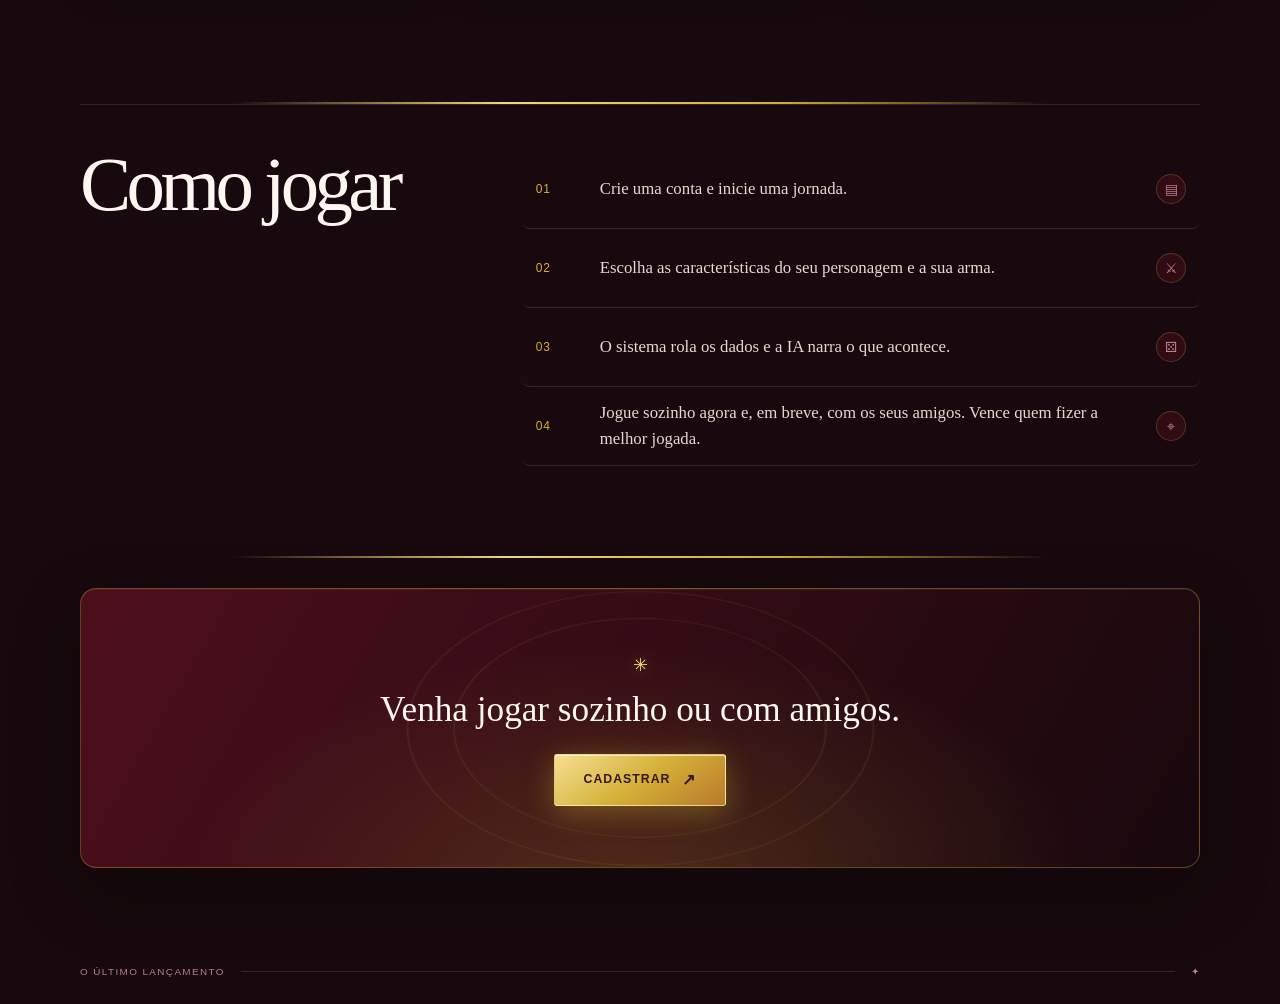
==== commit 8988aaf9: "index chamativa com efeitos usando modelos com prompt" ====
--- a/frontend/static/index.html
+++ b/frontend/static/index.html
@@ -3,7 +3,7 @@
 <head>
   <meta charset="UTF-8">
   <meta name="viewport" content="width=device-width, initial-scale=1.0">
-  <meta name="theme-color" content="#07111b">
+  <meta name="theme-color" content="#17090d">
   <meta name="description" content="O Último Lançamento — uma aventura narrada por inteligência artificial.">
   <title>O Último Lançamento</title>
   <link rel="stylesheet" href="../css/paleta_1.css">
@@ -17,7 +17,9 @@
     <span class="sigilo sigilo--tres">✳</span>
     <span class="luz luz--uma"></span>
     <span class="luz luz--duas"></span>
+    <span class="estrela-cadente" id="estrelaCadente"></span>
   </div>
+  <div class="efeitos-destino" id="efeitosDestino" aria-hidden="true"></div>
 
   <header class="topo">
     <a class="marca" href="#inicio" aria-label="O Último Lançamento — início">
@@ -40,6 +42,7 @@
           onde os dados são rolados pelo <strong>próprio sistema</strong>.
           O destino não está nas suas mãos: só as decisões estão.
         </p>
+        <a class="botao botao--dourado botao--hero" href="#">Cadastrar <span aria-hidden="true">↗</span></a>
       </div>
 
       <div class="reliquia" aria-label="Dado interativo">
@@ -67,8 +70,11 @@
         <span class="cena-linha" aria-hidden="true"></span>
       </div>
       <p class="texto" aria-live="polite" aria-atomic="true"><span id="textoCena"></span><span class="cursor" aria-hidden="true"></span></p>
+      <p class="confirmacao-escolha" id="confirmacaoEscolha" aria-live="polite" aria-atomic="true"></p>
       <div class="escolhas" id="escolhas"></div>
     </section>
+
+    <span class="linha-destino secao-revelar" aria-hidden="true"></span>
 
     <section class="destaques secao-revelar" aria-label="Destaques">
       <div class="cards">
@@ -93,17 +99,21 @@
       </div>
     </section>
 
+    <span class="linha-destino secao-revelar" aria-hidden="true"></span>
+
     <section class="como-jogar secao-revelar" aria-labelledby="como-jogar-titulo">
       <div class="como-intro">
         <h2 id="como-jogar-titulo">Como jogar</h2>
       </div>
       <ol class="passos">
-        <li><span class="passo-numero">01</span><span>Crie uma conta e inicie uma jornada.</span><i aria-hidden="true">✦</i></li>
-        <li><span class="passo-numero">02</span><span>Escolha as características do seu personagem e a sua arma.</span><i aria-hidden="true">✦</i></li>
-        <li><span class="passo-numero">03</span><span>O sistema rola os dados e a IA narra o que acontece.</span><i aria-hidden="true">✦</i></li>
-        <li><span class="passo-numero">04</span><span>Jogue sozinho agora e, em breve, com os seus amigos. Vence quem fizer a melhor jogada.</span><i aria-hidden="true">✦</i></li>
+        <li><span class="passo-numero">01</span><span>Crie uma conta e inicie uma jornada.</span><i aria-hidden="true">▤</i></li>
+        <li><span class="passo-numero">02</span><span>Escolha as características do seu personagem e a sua arma.</span><i aria-hidden="true">⚔</i></li>
+        <li><span class="passo-numero">03</span><span>O sistema rola os dados e a IA narra o que acontece.</span><i aria-hidden="true">⚄</i></li>
+        <li><span class="passo-numero">04</span><span>Jogue sozinho agora e, em breve, com os seus amigos. Vence quem fizer a melhor jogada.</span><i aria-hidden="true">⌖</i></li>
       </ol>
     </section>
+
+    <span class="linha-destino secao-revelar" aria-hidden="true"></span>
 
     <section class="chamada secao-revelar">
       <span class="chamada-simbolo" aria-hidden="true">✳</span>
--- a/frontend/css/conf.css
+++ b/frontend/css/conf.css
@@ -18,8 +18,17 @@
 ::selection { color: var(--noite); background: var(--ouro-luz); }
 
 /* Fundo atmosférico */
-.ambiente { position: fixed; inset: 0; z-index: 0; overflow: hidden; pointer-events: none; background: radial-gradient(ellipse at 76% 20%, rgba(var(--vinho-rgb), .25), transparent 44%), linear-gradient(145deg, var(--vinho) 0%, var(--sombra-vinho) 44%, var(--noite) 100%); }
+.ambiente { position: fixed; inset: 0; z-index: 0; overflow: hidden; pointer-events: none; background: radial-gradient(ellipse at 76% 20%, rgba(var(--vinho-rgb), .25), transparent 44%), linear-gradient(145deg, var(--vinho) 0%, var(--sombra-vinho) 44%, var(--noite) 100%); transition: background 900ms ease, filter 900ms ease; }
 .ambiente::before { position: absolute; inset: 0; content: ''; opacity: .13; background-image: url("data:image/svg+xml,%3Csvg viewBox='0 0 180 180' xmlns='http://www.w3.org/2000/svg'%3E%3Cfilter id='n'%3E%3CfeTurbulence type='fractalNoise' baseFrequency='.9' numOctaves='3' stitchTiles='stitch'/%3E%3C/filter%3E%3Crect width='100%25' height='100%25' filter='url(%23n)' opacity='.22'/%3E%3C/svg%3E"); mix-blend-mode: soft-light; }
+.ambiente::after { position: absolute; z-index: 1; inset: 0; content: ''; opacity: 0; background: radial-gradient(ellipse at 72% 25%, rgba(105,12,20,.18), transparent 52%), rgba(8,1,4,.38); transition: opacity 350ms ease; }
+body[data-tom="combate"] .ambiente { background: radial-gradient(ellipse at 70% 35%, rgba(158,37,43,.32), transparent 48%), linear-gradient(145deg, #37121b 0%, var(--sombra-vinho) 48%, var(--noite) 100%); }
+body[data-tom="magica"] .ambiente { background: radial-gradient(ellipse at 70% 24%, rgba(75,112,157,.28), transparent 48%), radial-gradient(ellipse at 18% 75%, rgba(82,55,126,.22), transparent 48%), linear-gradient(145deg, #21172a 0%, var(--sombra-vinho) 48%, var(--noite) 100%); }
+body[data-tom="sombria"] .ambiente { background: radial-gradient(ellipse at 74% 26%, rgba(71,35,51,.2), transparent 48%), linear-gradient(145deg, #1e0a13 0%, #17070c 52%, #090307 100%); }
+body[data-tom="combate"] .sigilo--um { color: #ef7775; text-shadow: 0 0 16px rgba(228,91,86,.45); }
+body[data-tom="magica"] .sigilo--dois { color: #a6c7ff; text-shadow: 0 0 18px rgba(155,190,255,.52); }
+body[data-tom="sombria"] .sigilo { opacity: .1; }
+body.resultado-critico-1 .ambiente::after { opacity: 1; }
+body.resultado-critico-20 .ambiente { filter: brightness(1.16) saturate(1.12); }
 #particulas { position: absolute; inset: 0; width: 100%; height: 100%; }
 .luz { position: absolute; display: block; width: min(55vw, 650px); aspect-ratio: 1; border-radius: 50%; filter: blur(2px); }
 .luz--uma { top: 9%; right: -19%; border: 1px solid rgba(var(--ouro-rgb), .08); box-shadow: inset 0 0 90px rgba(var(--ouro-rgb), .025); }
@@ -29,6 +38,17 @@
 .sigilo--dois { top: 57%; right: 8%; animation-delay: -2s; color: var(--rosa); }
 .sigilo--tres { bottom: 9%; left: 15%; animation-delay: -4s; }
 @keyframes sigilo-pulso { 50% { opacity: .36; transform: rotate(35deg) scale(1.12); } }
+.luz, .sigilo { translate: 0 var(--parallax-y, 0px); }
+.estrela-cadente { width: 150px; height: 1px; position: absolute; z-index: 3; top: var(--estrela-y, 20%); left: var(--estrela-x, 80%); opacity: 0; transform: rotate(35deg); background: linear-gradient(90deg, transparent, rgba(255,255,255,.9), var(--ouro-luz), transparent); box-shadow: 0 0 10px rgba(var(--ouro-rgb),.8); }
+.estrela-cadente.ativa { animation: estrela-cadente 850ms ease-out both; }
+@keyframes estrela-cadente { 12% { opacity: 1; } to { opacity: 0; transform: translate(-260px, 175px) rotate(35deg); } }
+.efeitos-destino { position: fixed; z-index: 20; inset: 0; overflow: hidden; pointer-events: none; }
+.anel-destino { width: 18px; height: 18px; position: absolute; top: var(--origem-y); left: var(--origem-x); border: 1px solid var(--ouro-luz); border-radius: 50%; box-shadow: 0 0 20px rgba(var(--ouro-rgb),.7), inset 0 0 12px rgba(var(--ouro-rgb),.24); animation: anel-expandir 1.2s cubic-bezier(.15,.65,.25,1) var(--atraso) both; }
+.particula-destino { width: 4px; height: 4px; position: absolute; top: var(--origem-y); left: var(--origem-x); border-radius: 50%; color: var(--ouro-luz); background: currentColor; box-shadow: 0 0 11px currentColor; animation: particula-estourar 900ms cubic-bezier(.12,.68,.2,1) var(--atraso) both; }
+.efeitos-destino--critico-1 .anel-destino { border-color: #ad5260; box-shadow: 0 0 24px rgba(160,30,48,.6), inset 0 0 12px rgba(100,10,28,.35); }
+.efeitos-destino--critico-1 .particula-destino { color: #a74355; box-shadow: 0 0 10px currentColor; }
+@keyframes anel-expandir { to { opacity: 0; transform: translate(-50%,-50%) scale(var(--escala-anel,90)); } }
+@keyframes particula-estourar { 0% { opacity: 0; transform: translate(-50%,-50%) scale(.2); } 18% { opacity: 1; } to { opacity: 0; transform: translate(calc(-50% + var(--dx)),calc(-50% + var(--dy))) scale(.05); } }
 
 /* Cabeçalho */
 .topo { position: relative; z-index: 2; width: min(1240px, calc(100% - 80px)); min-height: 86px; margin: 0 auto; display: flex; align-items: center; justify-content: space-between; border-bottom: 1px solid rgba(255,255,255,.1); }
@@ -46,16 +66,21 @@
 
 /* Abertura e dado */
 main { position: relative; z-index: 1; width: min(1120px, calc(100% - 80px)); margin: 0 auto; }
-.hero { min-height: min(690px, calc(100svh - 86px)); padding: 74px 0 88px; display: grid; grid-template-columns: 1fr .9fr; align-items: center; gap: clamp(24px, 7vw, 100px); }
-.hero-copy { max-width: 600px; position: relative; z-index: 1; }
+.hero { min-height: min(690px, calc(100svh - 86px)); position: relative; isolation: isolate; padding: 74px 0 88px; display: grid; grid-template-columns: 1fr .9fr; align-items: center; gap: clamp(24px, 7vw, 100px); }
+.hero::before { width: min(66vw, 700px); aspect-ratio: 1; position: absolute; z-index: -1; top: 2%; right: -14%; content: ''; border-radius: 50%; background: radial-gradient(circle, rgba(var(--ouro-rgb), .13), rgba(var(--vinho-rgb), .09) 39%, transparent 70%); filter: blur(18px); pointer-events: none; }
+.hero-copy { max-width: 600px; position: relative; z-index: 1; padding: clamp(25px, 3vw, 38px); border: 1px solid rgba(var(--ouro-rgb), .28); border-radius: 16px; background: linear-gradient(145deg, rgba(var(--vinho-rgb), .38), rgba(var(--noite-rgb), .72)); box-shadow: 0 24px 65px rgba(0,0,0,.24), inset 0 1px rgba(255,255,255,.06), 0 0 42px rgba(var(--ouro-rgb), .06); backdrop-filter: blur(10px); }
+.hero-copy::before { width: 78px; height: 2px; position: absolute; top: 0; left: 27px; content: ''; background: linear-gradient(90deg, var(--ouro-luz), transparent); box-shadow: 0 0 18px rgba(var(--ouro-rgb), .65); }
 h1, h2, h3, p { margin-top: 0; }
-h1 { margin-bottom: 20px; font: 500 clamp(4rem, 8vw, 7rem)/.88 var(--serif); letter-spacing: -.065em; }
-h1 em, h2 em { color: var(--rosa); font-weight: 400; }
+h1 { margin-bottom: 20px; color: var(--creme); font: 500 clamp(4rem, 8vw, 7rem)/.88 var(--serif); letter-spacing: -.065em; text-shadow: 0 8px 34px rgba(0,0,0,.28); }
+h1 em, h2 em { color: var(--ouro-luz); font-weight: 400; text-shadow: 0 0 34px rgba(var(--ouro-rgb), .38); }
 .subtitulo { max-width: 430px; margin: 24px 0 17px; color: var(--ouro-luz); font: 400 clamp(1.12rem, 2vw, 1.42rem)/1.45 var(--serif); }
 .apresentacao { max-width: 475px; margin-bottom: 0; color: var(--texto-suave); font-size: .97rem; line-height: 1.95; }
 .apresentacao strong { color: var(--creme); font-weight: 600; text-decoration: underline; text-decoration-color: rgba(var(--ouro-rgb), .55); text-decoration-thickness: 1px; text-underline-offset: 4px; }
+.botao--hero { min-height: 54px; margin-top: 29px; padding-inline: 28px; border-radius: 5px; font-size: .82rem; box-shadow: inset 0 1px rgba(255,255,255,.68), 0 8px 28px rgba(var(--ouro-rgb), .32), 0 0 48px rgba(var(--ouro-rgb), .13); }
+.botao--hero:hover { box-shadow: inset 0 1px rgba(255,255,255,.72), 0 10px 30px rgba(var(--ouro-rgb), .36), 0 0 52px rgba(var(--ouro-rgb), .14); }
 .reliquia { min-height: 480px; position: relative; display: grid; place-items: center; isolation: isolate; }
-.reliquia-halo { position: absolute; width: 62%; aspect-ratio: 1; border-radius: 50%; background: radial-gradient(circle, rgba(var(--ouro-rgb), .19), rgba(var(--vinho-rgb), .13) 42%, transparent 72%); filter: blur(18px); }
+.reliquia-halo { position: absolute; width: 70%; aspect-ratio: 1; border-radius: 50%; background: radial-gradient(circle, rgba(var(--ouro-rgb), .34), rgba(var(--vinho-rgb), .22) 42%, transparent 72%); filter: blur(18px); animation: halo-respirar 6s ease-in-out infinite; }
+@keyframes halo-respirar { 50% { opacity: .68; transform: scale(1.08); } }
 .reliquia-orbita { position: absolute; border: 1px solid rgba(var(--ouro-rgb),.19); border-radius: 50%; }
 .reliquia-orbita--externa { width: min(92%, 440px); aspect-ratio: 1; transform: rotate(-24deg) scaleY(.82); border-style: dashed; border-color: rgba(var(--rosa-rgb), .24); animation: orbita 50s linear infinite; }
 .reliquia-orbita--interna { width: min(73%, 350px); aspect-ratio: 1; transform: rotate(35deg) scaleY(.87); border-color: rgba(var(--ouro-rgb), .28); box-shadow: 0 0 40px rgba(var(--ouro-rgb), .045); }
@@ -63,7 +88,7 @@
 .reliquia-marca { position: absolute; z-index: 1; color: var(--ouro-luz); font-size: .85rem; text-shadow: 0 0 15px rgba(var(--ouro-rgb), .65); }
 .reliquia-marca--topo { top: 16%; }
 .reliquia-marca--base { bottom: 17%; color: var(--rosa); }
-.dado-grande { width: clamp(132px, 18vw, 184px); aspect-ratio: 1; position: relative; z-index: 2; display: grid; place-items: center; padding: 0 0 5px; overflow: hidden; border: 1px solid rgba(var(--metal-luz-rgb), .86); border-radius: 28px; color: var(--metal-texto); font: 600 clamp(3.5rem, 6vw, 4.8rem)/1 var(--serif); cursor: pointer; touch-action: manipulation; background: linear-gradient(133deg, rgba(255,255,255,.8), transparent 29% 62%, rgba(var(--metal-sombra-rgb),.15)), linear-gradient(145deg, var(--metal-claro) 0%, var(--metal-meio) 43%, var(--metal-escuro) 100%); box-shadow: inset 0 2px 4px rgba(255,255,255,.88), inset 0 -13px 18px rgba(var(--metal-sombra-rgb),.34), inset 8px 0 12px rgba(var(--metal-luz-rgb),.22), 0 12px 0 var(--metal-base), 0 25px 44px rgba(0,0,0,.45), 0 0 75px rgba(var(--ouro-rgb),.23); text-shadow: 0 2px 1px rgba(255,255,255,.38); transition: filter 200ms ease, box-shadow 200ms ease; }
+.dado-grande { width: clamp(148px, 19vw, 204px); aspect-ratio: 1; position: relative; z-index: 2; display: grid; place-items: center; padding: 0 0 5px; overflow: hidden; border: 1px solid rgba(var(--metal-luz-rgb), .86); border-radius: 28px; color: var(--metal-texto); font: 600 clamp(3.5rem, 6vw, 4.8rem)/1 var(--serif); cursor: pointer; touch-action: manipulation; background: linear-gradient(133deg, rgba(255,255,255,.8), transparent 29% 62%, rgba(var(--metal-sombra-rgb),.15)), linear-gradient(145deg, var(--metal-claro) 0%, var(--metal-meio) 43%, var(--metal-escuro) 100%); box-shadow: inset 0 2px 4px rgba(255,255,255,.88), inset 0 -13px 18px rgba(var(--metal-sombra-rgb),.34), inset 8px 0 12px rgba(var(--metal-luz-rgb),.22), 0 12px 0 var(--metal-base), 0 25px 44px rgba(0,0,0,.45), 0 0 90px rgba(var(--ouro-rgb),.3); text-shadow: 0 2px 1px rgba(255,255,255,.38); transition: filter 200ms ease, box-shadow 200ms ease; }
 .dado-grande::before { position: absolute; inset: 9px; content: ''; border: 1px solid rgba(var(--metal-luz-rgb),.38); border-radius: 20px; pointer-events: none; }
 .dado-grande::after { position: absolute; top: -42%; left: -95%; width: 64%; height: 190%; content: ''; pointer-events: none; transform: rotate(27deg); background: linear-gradient(90deg, transparent, rgba(255,255,255,.25), transparent); transition: left 600ms var(--curva); }
 .dado-grande:hover { filter: brightness(1.07) saturate(1.06); box-shadow: inset 0 2px 4px rgba(255,255,255,.88), inset 0 -13px 18px rgba(var(--metal-sombra-rgb),.34), 0 14px 0 var(--metal-base), 0 31px 48px rgba(0,0,0,.48), 0 0 88px rgba(var(--ouro-rgb),.31); }
@@ -71,60 +96,122 @@
 .dado-grande:active { transform: translateY(8px) scale(.97); box-shadow: inset 0 2px 4px rgba(255,255,255,.7), inset 0 -7px 12px rgba(var(--metal-sombra-rgb),.42), 0 4px 0 var(--metal-base), 0 14px 24px rgba(0,0,0,.4); }
 .dado-grande.rolando { animation: rolar-dado 1.2s cubic-bezier(.16,.72,.24,1); }
 @keyframes rolar-dado { 0% { transform: translateY(0) rotate(0) scale(1); } 22% { transform: translateY(-24px) rotate(240deg) scale(1.11); } 46% { transform: translateY(4px) rotate(550deg) scale(.92); } 71% { transform: translateY(-11px) rotate(850deg) scale(1.04); } 100% { transform: translateY(0) rotate(1080deg) scale(1); } }
+/* Relevo, reflexo e preparação do dado */
+.dado-grande { transform: perspective(850px) rotateX(var(--inclinacao-x, 0deg)) rotateY(var(--inclinacao-y, 0deg)); animation: dado-latente 4.2s ease-in-out infinite; transition: transform 240ms var(--curva), filter 200ms ease, box-shadow 240ms ease; }
+.dado-grande:hover, .dado-grande:focus-visible { animation-name: none; }
+.dado-grande::after { inset: 0; top: 0; left: 0; width: auto; height: auto; transform: none; opacity: 0; background: radial-gradient(circle at var(--reflexo-x, 50%) var(--reflexo-y, 20%), rgba(255,255,255,.48), rgba(255,255,255,.12) 18%, transparent 54%); mix-blend-mode: screen; transition: opacity 220ms ease; }
+.dado-grande:hover::after { left: 0; opacity: 1; }
+.dado-grande.preparando { animation: dado-carregar 360ms ease-in-out both; }
+.dado-grande.rolando { animation: rolar-dado 1.2s cubic-bezier(.16,.72,.24,1); }
+body.resultado-critico-20 .dado-grande { animation: dado-epico 1s cubic-bezier(.16,.72,.24,1) both; }
+body.resultado-critico-1 .dado-grande { animation: dado-falha 850ms ease both; }
+@keyframes dado-latente { 50% { box-shadow: inset 0 2px 4px rgba(255,255,255,.9), inset 0 -13px 18px rgba(var(--metal-sombra-rgb),.34), 0 12px 0 var(--metal-base), 0 25px 44px rgba(0,0,0,.45), 0 0 105px rgba(var(--ouro-rgb),.4); } }
+@keyframes dado-carregar { 0%,100% { transform: perspective(850px) rotateX(var(--inclinacao-x, 0deg)) rotateY(var(--inclinacao-y, 0deg)) translateX(0); } 25% { transform: perspective(850px) rotateX(var(--inclinacao-x, 0deg)) rotateY(var(--inclinacao-y, 0deg)) translateX(-3px) scale(1.02); } 65% { transform: perspective(850px) rotateX(var(--inclinacao-x, 0deg)) rotateY(var(--inclinacao-y, 0deg)) translateX(3px) scale(1.04); } }
+@keyframes dado-epico { 35% { filter: brightness(1.5) saturate(1.25); box-shadow: 0 0 55px rgba(var(--ouro-rgb),.85), 0 0 120px rgba(var(--ouro-rgb),.56); } to { filter: none; } }
+@keyframes dado-falha { 20%,60% { transform: translateX(-5px) rotate(-2deg); filter: brightness(.72) saturate(.65); } 40%,80% { transform: translateX(5px) rotate(2deg); } to { transform: none; filter: none; } }
 .reliquia-caption { position: absolute; top: calc(50% + 132px); width: min(100%, 330px); display: flex; align-items: center; gap: 10px; }
 .linha-ornamental { height: 1px; flex: 1; background: linear-gradient(90deg, transparent, rgba(var(--ouro-rgb),.55), transparent); }
 .dado-dica { max-width: 235px; margin: 0; color: var(--texto-suave); font: 400 .75rem/1.4 var(--serif); text-align: center; }
 .dado-resultado { min-height: 1.5em; position: absolute; top: calc(50% + 166px); width: min(100%, 350px); margin: 0; color: var(--ouro-luz); font-size: .77rem; line-height: 1.4; text-align: center; }
 
 /* Cena narrada */
-.cena { max-width: 900px; position: relative; margin: 0 auto; padding: clamp(28px, 5vw, 54px) clamp(24px, 7vw, 78px) clamp(30px, 5vw, 48px); overflow: hidden; border: 1px solid var(--borda); background: linear-gradient(130deg, rgba(76,22,37,.76), var(--vidro-escuro)); box-shadow: var(--sombra), inset 0 1px rgba(255,255,255,.06); backdrop-filter: blur(16px); }
+.cena { max-width: 900px; position: relative; margin: 0 auto; padding: clamp(30px, 5vw, 58px) clamp(24px, 7vw, 78px) clamp(32px, 5vw, 52px); overflow: hidden; border: 1px solid rgba(var(--ouro-rgb),.4); border-radius: 16px; background: radial-gradient(ellipse at 12% 0%, rgba(122,26,48,.46), transparent 52%), linear-gradient(145deg, rgba(90,16,32,.97), rgba(38,11,20,.98) 66%, rgba(var(--noite-rgb),.99)); box-shadow: 0 28px 80px rgba(0,0,0,.48), 0 0 42px rgba(var(--ouro-rgb),.12), inset 0 1px rgba(255,255,255,.09), inset 0 0 70px rgba(90,16,32,.2); transition: background 700ms ease, border-color 700ms ease, box-shadow 700ms ease, filter 450ms ease; }
+.cena[data-tom="combate"] { border-color: rgba(213,94,89,.58); box-shadow: 0 28px 80px rgba(0,0,0,.5), 0 0 38px rgba(177,45,51,.17), inset 0 1px rgba(255,255,255,.08); }
+.cena[data-tom="magica"] { border-color: rgba(149,186,235,.52); box-shadow: 0 28px 80px rgba(0,0,0,.5), 0 0 38px rgba(92,133,190,.18), inset 0 1px rgba(255,255,255,.08); }
+.cena[data-tom="sombria"] { border-color: rgba(167,108,127,.4); box-shadow: 0 28px 80px rgba(0,0,0,.56), 0 0 30px rgba(70,25,43,.12), inset 0 1px rgba(255,255,255,.06); }
+.cena.transicao-cena .texto { opacity: .38; filter: blur(4px); transform: translateY(4px); }
+.cena > * { position: relative; z-index: 1; }
 .cena::before, .cena::after { position: absolute; width: 54px; height: 54px; content: ''; pointer-events: none; }
-.cena::before { top: 12px; left: 12px; border-top: 1px solid var(--ouro-sombra); border-left: 1px solid var(--ouro-sombra); }
-.cena::after { right: 12px; bottom: 12px; border-right: 1px solid var(--ouro-sombra); border-bottom: 1px solid var(--ouro-sombra); }
-.cena-cabecalho { display: flex; align-items: center; gap: 14px; margin-bottom: 27px; }
-.cena-selo { width: 34px; height: 34px; display: grid; place-items: center; flex: 0 0 auto; border: 1px solid var(--borda-ouro); border-radius: 50%; color: var(--ouro-luz); font-size: .8rem; }
-.rotulo { margin: 0; color: var(--ouro-luz); font-size: .68rem; font-weight: 700; letter-spacing: .19em; }
-.cena-linha { height: 1px; flex: 1; background: linear-gradient(90deg, var(--borda-ouro), transparent); }
-.texto { min-height: 6.9em; margin: 0; color: var(--creme); font: 400 clamp(1.12rem, 2.5vw, 1.52rem)/1.8 var(--serif); }
-.cursor { display: inline-block; width: 1px; height: 1.08em; margin-left: 3px; vertical-align: -.14em; background: var(--ouro-luz); animation: piscar 850ms steps(1) infinite; }
+.cena::before { top: 12px; left: 12px; border-top: 2px solid var(--ouro); border-left: 2px solid var(--ouro); filter: drop-shadow(0 0 5px rgba(var(--ouro-rgb),.3)); }
+.cena::after { right: 12px; bottom: 12px; border-right: 2px solid var(--ouro); border-bottom: 2px solid var(--ouro); filter: drop-shadow(0 0 5px rgba(var(--ouro-rgb),.3)); }
+.cena-cabecalho { display: flex; align-items: center; gap: 14px; margin-bottom: 27px; padding-bottom: 18px; border-bottom: 1px solid rgba(var(--ouro-rgb),.24); }
+.cena-selo { width: 40px; height: 40px; display: grid; place-items: center; flex: 0 0 auto; border: 1px solid rgba(var(--ouro-rgb),.65); border-radius: 50%; color: var(--ouro-luz); background: radial-gradient(circle at 32% 25%, rgba(var(--ouro-rgb),.2), rgba(38,11,20,.95)); font-size: .9rem; box-shadow: 0 0 23px rgba(var(--ouro-rgb),.14), inset 0 1px rgba(255,255,255,.08); transition: box-shadow 350ms ease, transform 350ms var(--curva); }
+.cena-selo.pulso-destino { animation: selo-critico 1.1s ease-out both; }
+.cena.mudando-tom .cena-selo { animation: selo-tom 650ms ease-out; }
+@keyframes selo-tom { 45% { transform: rotate(45deg) scale(1.16); box-shadow: 0 0 34px rgba(var(--ouro-rgb),.46); } }
+@keyframes selo-critico { 35% { transform: scale(1.35) rotate(45deg); box-shadow: 0 0 46px rgba(var(--ouro-rgb),.85); } to { transform: scale(1); } }
+.rotulo { margin: 0; color: var(--ouro-luz); font-size: .72rem; font-weight: 700; letter-spacing: .22em; text-shadow: 0 0 18px rgba(var(--ouro-rgb),.25); }
+.cena-linha { height: 1px; flex: 1; background: linear-gradient(90deg, rgba(var(--ouro-rgb),.34), rgba(var(--rosa-rgb),.24), transparent); }
+.texto { min-height: 6.9em; margin: 0; color: var(--creme); font: 400 clamp(1.12rem, 2.5vw, 1.52rem)/1.8 var(--serif); transition: opacity 300ms ease, filter 300ms ease, transform 300ms ease; }
+.cursor { display: inline-block; width: 2px; height: 1.08em; margin-left: 4px; vertical-align: -.14em; background: var(--ouro-luz); box-shadow: 0 0 9px var(--ouro-luz); animation: piscar 850ms steps(1) infinite; }
+.palavra-chave { color: var(--ouro-luz); text-shadow: 0 0 18px rgba(var(--ouro-rgb),.34); transition: filter 500ms ease, color 500ms ease, text-shadow 500ms ease; }
+.palavra-chave.aguardando-foco { color: var(--creme); filter: blur(3px); text-shadow: 0 0 20px rgba(var(--ouro-rgb),.65); }
+.palavra-chave.palavra-em-foco { animation: palavra-acender 900ms ease-out; }
+@keyframes palavra-acender { 30% { color: #fff6d7; text-shadow: 0 0 24px rgba(var(--ouro-rgb),.85); } to { color: var(--ouro-luz); text-shadow: 0 0 12px rgba(var(--ouro-rgb),.28); } }
 @keyframes piscar { 50% { opacity: 0; } }
 .escolhas { display: flex; flex-wrap: wrap; gap: 10px; margin-top: 25px; opacity: 0; transform: translateY(8px); transition: opacity 320ms ease, transform 320ms var(--curva); }
 .escolhas.visivel { opacity: 1; transform: translateY(0); }
-.escolhas button { min-height: 42px; padding: 9px 15px; border: 1px solid rgba(var(--ouro-rgb),.35); border-radius: 2px; color: var(--ouro-luz); background: rgba(var(--ouro-rgb),.045); cursor: pointer; font-size: .78rem; text-align: left; transition: color 180ms ease, background 180ms ease, border-color 180ms ease, transform 180ms ease; }
-.escolhas button:hover { transform: translateY(-2px); border-color: var(--ouro); color: var(--noite); background: var(--ouro-luz); }
+.escolhas button { min-height: 46px; position: relative; padding: 10px 16px 10px 39px; border: 1px solid rgba(var(--ouro-rgb),.42); border-radius: 5px; color: var(--ouro-luz); background: linear-gradient(135deg, rgba(90,16,32,.72), rgba(var(--noite-rgb),.62)); box-shadow: inset 0 1px rgba(255,255,255,.05), 0 5px 15px rgba(0,0,0,.12); cursor: pointer; font-size: .8rem; text-align: left; transition: color 200ms ease, background 200ms ease, border-color 200ms ease, transform 220ms var(--curva), box-shadow 220ms ease, opacity 280ms ease, filter 280ms ease; }
+.escolhas button::before { position: absolute; top: 50%; left: 15px; content: '→'; color: var(--ouro); opacity: .7; transform: translate(-5px,-50%); transition: opacity 180ms ease, transform 180ms ease, color 180ms ease; }
+.escolhas button:hover { transform: translateY(-3px); border-color: var(--ouro-luz); color: var(--metal-texto); background: linear-gradient(135deg, var(--ouro-luz), var(--ouro)); box-shadow: 0 9px 22px rgba(var(--ouro-rgb),.2); }
+.escolhas button:hover::before { color: var(--metal-texto); opacity: 1; transform: translate(0,-50%); }
+.escolhas button.selecionada { border-color: var(--ouro-luz); color: var(--metal-texto); background: linear-gradient(135deg, var(--ouro-luz), var(--ouro)); box-shadow: 0 0 26px rgba(var(--ouro-rgb),.3); }
+.escolhas button.descartada { opacity: 0; filter: blur(3px); transform: translateY(7px) scale(.97); }
+.confirmacao-escolha { min-height: 1.5em; margin: 11px 0 -11px; color: var(--ouro-luz); font: italic .82rem var(--serif); text-shadow: 0 0 14px rgba(var(--ouro-rgb),.3); }
+.escolhas.visivel button { animation: escolha-entrar 420ms var(--curva) backwards; }
+.escolhas.visivel button:nth-child(2) { animation-delay: 90ms; }
+.escolhas.visivel button:nth-child(3) { animation-delay: 180ms; }
+@keyframes escolha-entrar { from { opacity: 0; transform: translateY(10px); } to { opacity: 1; transform: translateY(0); } }
 
 /* Destaques */
 .destaques { padding: 135px 0 125px; }
-.cards { display: grid; grid-template-columns: repeat(3, minmax(0, 1fr)); gap: 14px; }
-.card { min-height: 254px; position: relative; padding: 23px 24px 27px; overflow: hidden; border: 1px solid var(--borda); background: linear-gradient(145deg, rgba(var(--vinho-rgb),.36), rgba(var(--noite-rgb),.74)); transition: transform 300ms var(--curva), border-color 250ms ease, background 250ms ease; }
-.card::before { width: 82px; height: 82px; position: absolute; top: -36px; right: -32px; content: ''; border: 1px solid rgba(var(--ouro-rgb),.2); border-radius: 50%; box-shadow: 0 0 0 10px rgba(var(--ouro-rgb),.025), 0 0 0 20px rgba(var(--ouro-rgb),.02); }
-.card:hover { transform: translateY(-6px); border-color: rgba(var(--ouro-rgb),.48); background: linear-gradient(145deg, rgba(var(--vinho-rgb),.46), rgba(var(--noite-rgb),.82)); }
+.cards { display: grid; grid-template-columns: repeat(3, minmax(0, 1fr)); gap: 16px; perspective: 1000px; }
+.card { min-height: 254px; position: relative; padding: 23px 24px 27px; overflow: hidden; border: 1px solid rgba(var(--ouro-rgb),.3); border-radius: 14px; background: linear-gradient(145deg, rgba(90,16,32,.78), rgba(var(--noite-rgb),.9) 78%); box-shadow: 0 15px 34px rgba(0,0,0,.22), inset 0 1px rgba(255,255,255,.055); transition: transform 320ms var(--curva), border-color 250ms ease, background 250ms ease, box-shadow 280ms ease, opacity 500ms ease; }
+.card::before { width: 96px; height: 96px; position: absolute; top: -40px; right: -32px; content: ''; border: 1px solid rgba(var(--ouro-rgb),.3); border-radius: 50%; box-shadow: 0 0 0 10px rgba(var(--ouro-rgb),.045), 0 0 0 22px rgba(var(--rosa-rgb),.035); transition: transform 450ms var(--curva), border-color 300ms ease; }
+.card::after { position: absolute; inset: 0; content: ''; border-radius: inherit; pointer-events: none; opacity: 0; background: linear-gradient(115deg, transparent 25%, rgba(var(--metal-luz-rgb),.12) 48%, transparent 67%); transform: translateX(-100%); }
+.card:hover { transform: translateY(-7px) rotateX(1deg); border-color: rgba(var(--ouro-rgb),.72); background: linear-gradient(145deg, rgba(122,26,48,.82), rgba(var(--noite-rgb),.88) 78%); box-shadow: 0 24px 42px rgba(0,0,0,.34), 0 0 28px rgba(var(--ouro-rgb),.11), inset 0 1px rgba(255,255,255,.08); }
+.card:hover::before { transform: scale(1.18); border-color: rgba(var(--metal-luz-rgb),.55); }
+.card:hover::after { opacity: 1; animation: card-varrer 850ms ease-out both; }
+@keyframes card-varrer { to { transform: translateX(100%); } }
 .card-topo { display: flex; align-items: center; justify-content: space-between; margin-bottom: 31px; }
-.card-icone { color: var(--ouro-luz); font-size: 1.65rem; line-height: 1; text-shadow: 0 0 18px rgba(var(--ouro-rgb),.25); }
-.card-numero { color: var(--rosa-suave); font: 400 .73rem var(--serif); letter-spacing: .08em; }
-.card h3 { margin: 0 0 10px; color: var(--creme); font: 500 1.25rem var(--serif); }
+.card-icone { width: 44px; height: 44px; display: grid; place-items: center; border: 1px solid rgba(var(--ouro-rgb),.42); border-radius: 50%; color: var(--ouro-luz); background: radial-gradient(circle at 35% 25%, rgba(var(--ouro-rgb),.2), rgba(90,16,32,.72)); font-size: 1.4rem; line-height: 1; text-shadow: 0 0 18px rgba(var(--ouro-rgb),.42); box-shadow: inset 0 1px rgba(255,255,255,.09), 0 0 18px rgba(var(--ouro-rgb),.08); transition: transform 300ms var(--curva), box-shadow 300ms ease; }
+.card:hover .card-icone { transform: rotate(-8deg) scale(1.08); box-shadow: inset 0 1px rgba(255,255,255,.12), 0 0 25px rgba(var(--ouro-rgb),.2); }
+.card-numero { color: var(--rosa); font: 400 .73rem var(--serif); letter-spacing: .12em; transition: color 220ms ease, text-shadow 220ms ease; }
+.card:hover .card-numero { color: var(--ouro-luz); text-shadow: 0 0 16px rgba(var(--ouro-rgb),.55); }
+.card h3 { margin: 0 0 10px; color: var(--ouro-luz); font: 500 1.25rem var(--serif); }
 .card p { max-width: 290px; margin: 0; color: var(--texto-suave); font-size: .87rem; line-height: 1.75; }
-.card-brilho { width: 55px; height: 1px; position: absolute; bottom: 0; left: 24px; background: var(--ouro); box-shadow: 0 0 13px rgba(var(--ouro-rgb),.4); transition: width 280ms ease; }
+.card-brilho { width: 55px; height: 2px; position: absolute; bottom: 0; left: 24px; background: linear-gradient(90deg, var(--ouro-luz), var(--ouro), transparent); box-shadow: 0 0 13px rgba(var(--ouro-rgb),.5); transition: width 320ms ease; }
 .card:hover .card-brilho { width: calc(100% - 48px); }
+body.js .destaques:not(.visivel) .card { opacity: 0; transform: translateY(24px) scale(.98); }
+body.js .destaques.visivel .card { opacity: 1; transform: translateY(0) scale(1); }
+body.js .destaques.visivel .card:nth-child(2) { transition-delay: 100ms; }
+body.js .destaques.visivel .card:nth-child(3) { transition-delay: 200ms; }
+body.js .destaques.visivel .card:hover { transform: translateY(-7px) rotateX(1deg) scale(1); transition-delay: 0ms; }
 
 /* Instruções do jogo */
 .como-jogar { display: grid; grid-template-columns: .65fr 1.35fr; gap: clamp(35px, 9vw, 125px); align-items: start; padding: 45px 0 90px; border-top: 1px solid rgba(255,255,255,.1); }
 .como-intro { position: sticky; top: 30px; }
 .como-intro h2 { margin: 0; color: var(--creme); font: 500 clamp(3rem, 6vw, 5rem)/.92 var(--serif); letter-spacing: -.06em; }
 .passos { margin: 0; padding: 0; list-style: none; counter-reset: passo; }
-.passos li { min-height: 79px; display: grid; grid-template-columns: 47px 1fr 20px; align-items: center; gap: 17px; border-bottom: 1px solid rgba(255,255,255,.12); color: var(--texto-suave); font: 400 1.05rem/1.55 var(--serif); }
+.passos li { min-height: 79px; position: relative; padding: 0 14px; display: grid; grid-template-columns: 47px 1fr 30px; align-items: center; gap: 17px; border-bottom: 1px solid rgba(255,255,255,.12); border-radius: 8px; color: var(--texto-suave); font: 400 1.05rem/1.55 var(--serif); transition: transform 240ms var(--curva), background 240ms ease, border-color 240ms ease, box-shadow 240ms ease; }
+.passos li::before { width: 2px; position: absolute; top: 12px; bottom: 12px; left: 0; content: ''; background: linear-gradient(180deg, transparent, var(--ouro), transparent); opacity: 0; transform: scaleY(.3); transition: opacity 240ms ease, transform 240ms ease; }
+.passos li:hover { transform: translateX(5px); border-bottom-color: rgba(var(--ouro-rgb),.42); background: linear-gradient(90deg, rgba(90,16,32,.46), transparent); box-shadow: inset 0 0 28px rgba(var(--ouro-rgb),.035); }
+.passos li:hover::before { opacity: 1; transform: scaleY(1); }
 .passo-numero { color: var(--ouro); font: 400 .75rem var(--sans); letter-spacing: .07em; }
-.passos li i { color: var(--rosa-suave); font-size: .62rem; font-style: normal; transition: transform 200ms ease, color 200ms ease; }
-.passos li:hover i { transform: rotate(45deg); color: var(--ouro-luz); }
+.passos li i { width: 30px; height: 30px; display: grid; place-items: center; border: 1px solid rgba(var(--ouro-rgb),.25); border-radius: 50%; color: var(--rosa-suave); background: rgba(90,16,32,.38); font-size: .9rem; font-style: normal; transition: transform 260ms var(--curva), color 200ms ease, border-color 200ms ease, box-shadow 200ms ease; }
+.passos li:hover i { transform: rotate(12deg) scale(1.12); border-color: rgba(var(--ouro-rgb),.65); color: var(--ouro-luz); box-shadow: 0 0 18px rgba(var(--ouro-rgb),.17); }
+
+/* Traço que costura as seções */
+.linha-destino { width: min(820px, 78%); height: 2px; position: relative; display: block; margin: 0 auto; overflow: hidden; background: linear-gradient(90deg, transparent, rgba(var(--ouro-rgb),.12), transparent); }
+.linha-destino::after { height: 100%; position: absolute; inset: 0; content: ''; background: linear-gradient(90deg, transparent, var(--ouro-luz), var(--ouro), transparent); box-shadow: 0 0 12px rgba(var(--ouro-rgb),.48); transform: scaleX(0); transform-origin: center; }
+.linha-destino.visivel::after { animation: destino-desenhar 1.15s var(--curva) both; }
+@keyframes destino-desenhar { to { transform: scaleX(1); } }
 
 /* Chamada final e rodapé */
-.chamada { min-height: 280px; position: relative; margin: 30px 0 70px; padding: 45px 24px; display: flex; flex-direction: column; align-items: center; justify-content: center; overflow: hidden; border: 1px solid var(--borda-ouro); background: radial-gradient(ellipse at 50% 110%, rgba(var(--ouro-rgb),.16), transparent 58%), linear-gradient(120deg, rgba(var(--vinho-rgb),.62), rgba(var(--noite-rgb),.82)); text-align: center; }
+.chamada { min-height: 280px; position: relative; margin: 30px 0 70px; padding: 45px 24px; display: flex; flex-direction: column; align-items: center; justify-content: center; overflow: hidden; border: 1px solid rgba(var(--ouro-rgb),.36); border-radius: 16px; background: radial-gradient(ellipse at 50% 110%, rgba(var(--ouro-rgb),.2), transparent 58%), linear-gradient(120deg, rgba(90,16,32,.82), rgba(var(--noite-rgb),.9)); box-shadow: 0 25px 70px rgba(0,0,0,.28), inset 0 1px rgba(255,255,255,.06); text-align: center; }
 .chamada::before, .chamada::after { width: 220px; aspect-ratio: 1; position: absolute; content: ''; border: 1px solid rgba(var(--ouro-rgb),.1); border-radius: 50%; pointer-events: none; }
 .chamada::before { transform: scaleX(1.7) rotate(20deg); }
 .chamada::after { width: 275px; transform: scaleX(1.7) rotate(-20deg); }
-.chamada-simbolo { position: relative; z-index: 1; margin-bottom: 7px; color: var(--ouro-luz); font-size: 1.1rem; }
+.chamada.visivel::before { animation: ritual-formar 1.6s var(--curva) both; }
+.chamada.visivel::after { animation: ritual-formar 1.9s var(--curva) 100ms both; }
+@keyframes ritual-formar { from { opacity: 0; transform: scaleX(.7) rotate(0deg) scale(.78); } to { opacity: 1; } }
+.chamada-simbolo { position: relative; z-index: 1; margin-bottom: 7px; color: var(--ouro-luz); font-size: 1.1rem; text-shadow: 0 0 16px rgba(var(--ouro-rgb),.46); }
+.chamada.visivel .chamada-simbolo { animation: runa-girar 14s linear infinite; }
+@keyframes runa-girar { to { transform: rotate(360deg); } }
 .chamada p { position: relative; z-index: 1; margin: 0 0 20px; color: var(--creme); font: 400 clamp(1.5rem, 3vw, 2.2rem)/1.35 var(--serif); }
-.botao--grande { position: relative; z-index: 1; min-height: 49px; padding-inline: 25px; }
+.botao--grande { position: relative; z-index: 1; min-height: 52px; padding-inline: 29px; box-shadow: inset 0 1px rgba(255,255,255,.62), 0 8px 28px rgba(var(--ouro-rgb),.28), 0 0 42px rgba(var(--ouro-rgb),.12); }
+.chamada.visivel .botao--grande { animation: convocar 3.6s ease-in-out 1.1s infinite; }
+@keyframes convocar { 50% { box-shadow: inset 0 1px rgba(255,255,255,.72), 0 10px 32px rgba(var(--ouro-rgb),.42), 0 0 58px rgba(var(--ouro-rgb),.22); } }
 .rodape { width: min(1120px, calc(100% - 80px)); min-height: 66px; margin: 0 auto; display: flex; align-items: center; gap: 16px; color: var(--rosa-suave); font-size: .62rem; letter-spacing: .14em; }
 .rodape-linha { height: 1px; flex: 1; background: rgba(255,255,255,.1); }
 
@@ -152,14 +239,14 @@
   .navegacao { gap: 15px; font-size: .75rem; }
   .botao { min-height: 40px; padding-inline: 13px; font-size: .68rem; }
   .hero { grid-template-columns: 1fr; gap: 4px; padding: 57px 0 57px; }
-  .hero-copy { max-width: none; }
-  h1 { font-size: clamp(4.2rem, 16vw, 6.2rem); }
+  .hero-copy { max-width: none; padding: 25px 17px 27px; }
+  h1 { font-size: clamp(3.35rem, 14vw, 5.3rem); }
   .subtitulo { margin-top: 19px; }
   .apresentacao { max-width: 510px; font-size: .92rem; }
   .reliquia { min-height: 355px; margin-top: 3px; }
   .reliquia-orbita--externa { width: min(85%, 330px); }
   .reliquia-orbita--interna { width: min(68%, 270px); }
-  .dado-grande { width: 137px; border-radius: 23px; }
+  .dado-grande { width: 148px; border-radius: 23px; }
   .reliquia-caption { top: calc(50% + 103px); }
   .dado-resultado { top: calc(50% + 139px); }
   .cena { padding: 28px 23px 29px; }
@@ -174,10 +261,11 @@
   .como-jogar { grid-template-columns: 1fr; gap: 25px; padding: 38px 0 65px; }
   .como-intro { position: static; }
   .como-intro h2 { font-size: 3.3rem; }
-  .passos li { min-height: 82px; grid-template-columns: 34px 1fr 16px; gap: 12px; font-size: .98rem; }
+  .passos li { min-height: 82px; grid-template-columns: 34px 1fr 30px; gap: 12px; font-size: .98rem; }
   .chamada { min-height: 248px; margin: 20px 0 54px; }
 }
 @media (prefers-reduced-motion: reduce) {
   *, *::before, *::after { scroll-behavior: auto !important; animation-duration: .01ms !important; animation-iteration-count: 1 !important; transition-duration: .01ms !important; }
   body.js .secao-revelar { opacity: 1; transform: none; }
-}
+  .linha-destino::after { transform: scaleX(1); }
+}
